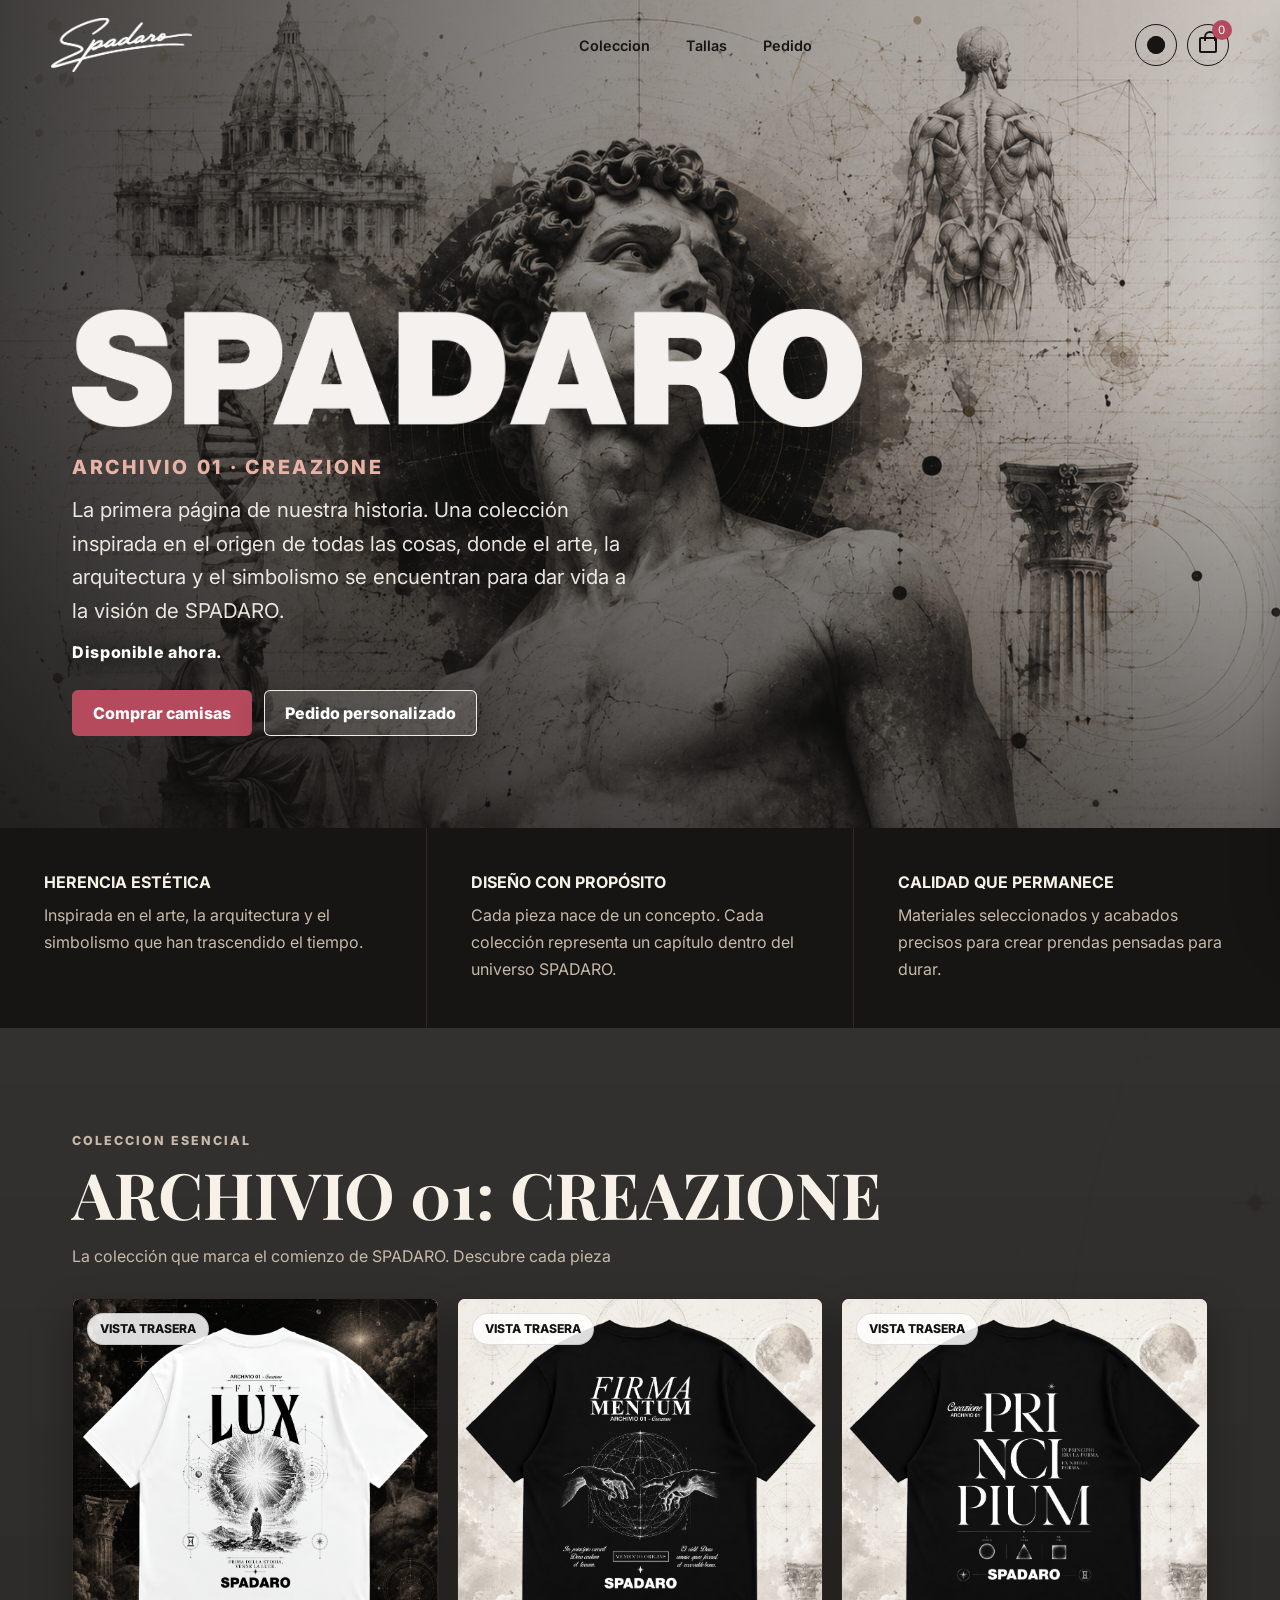
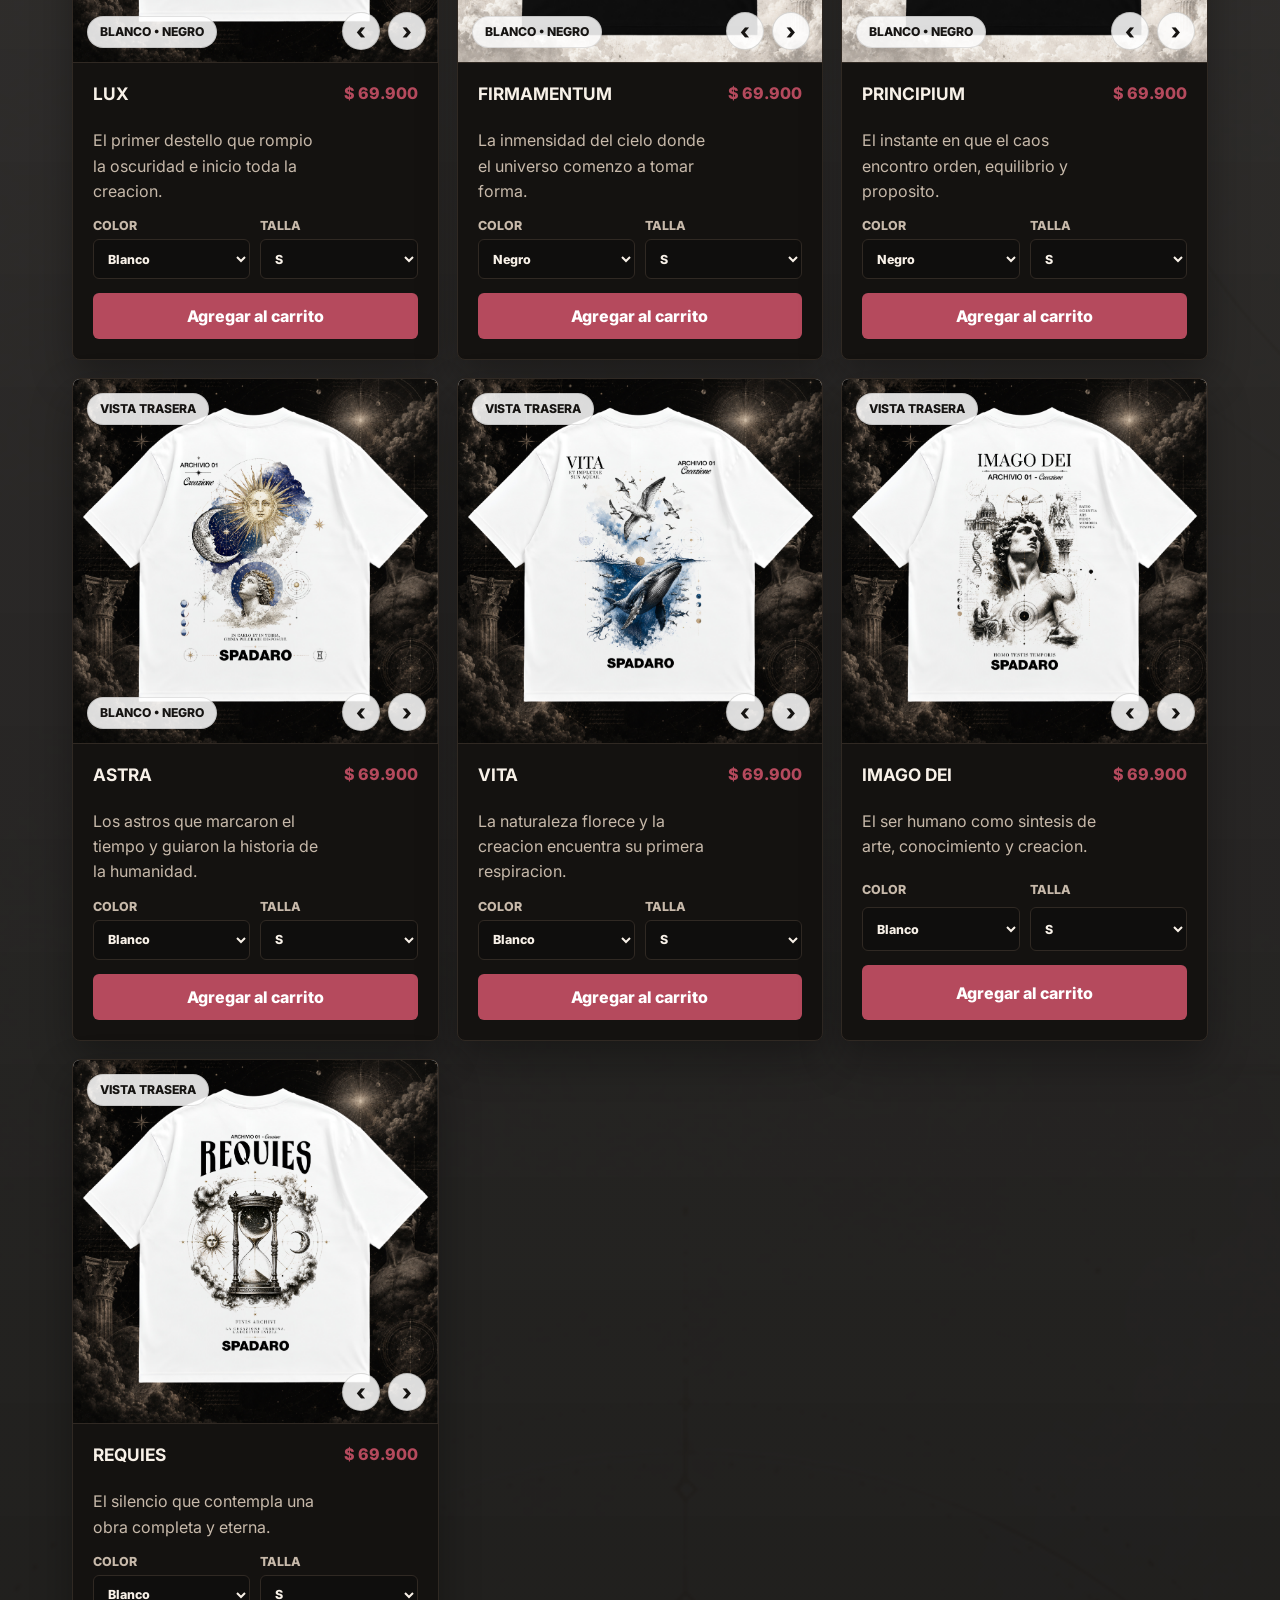
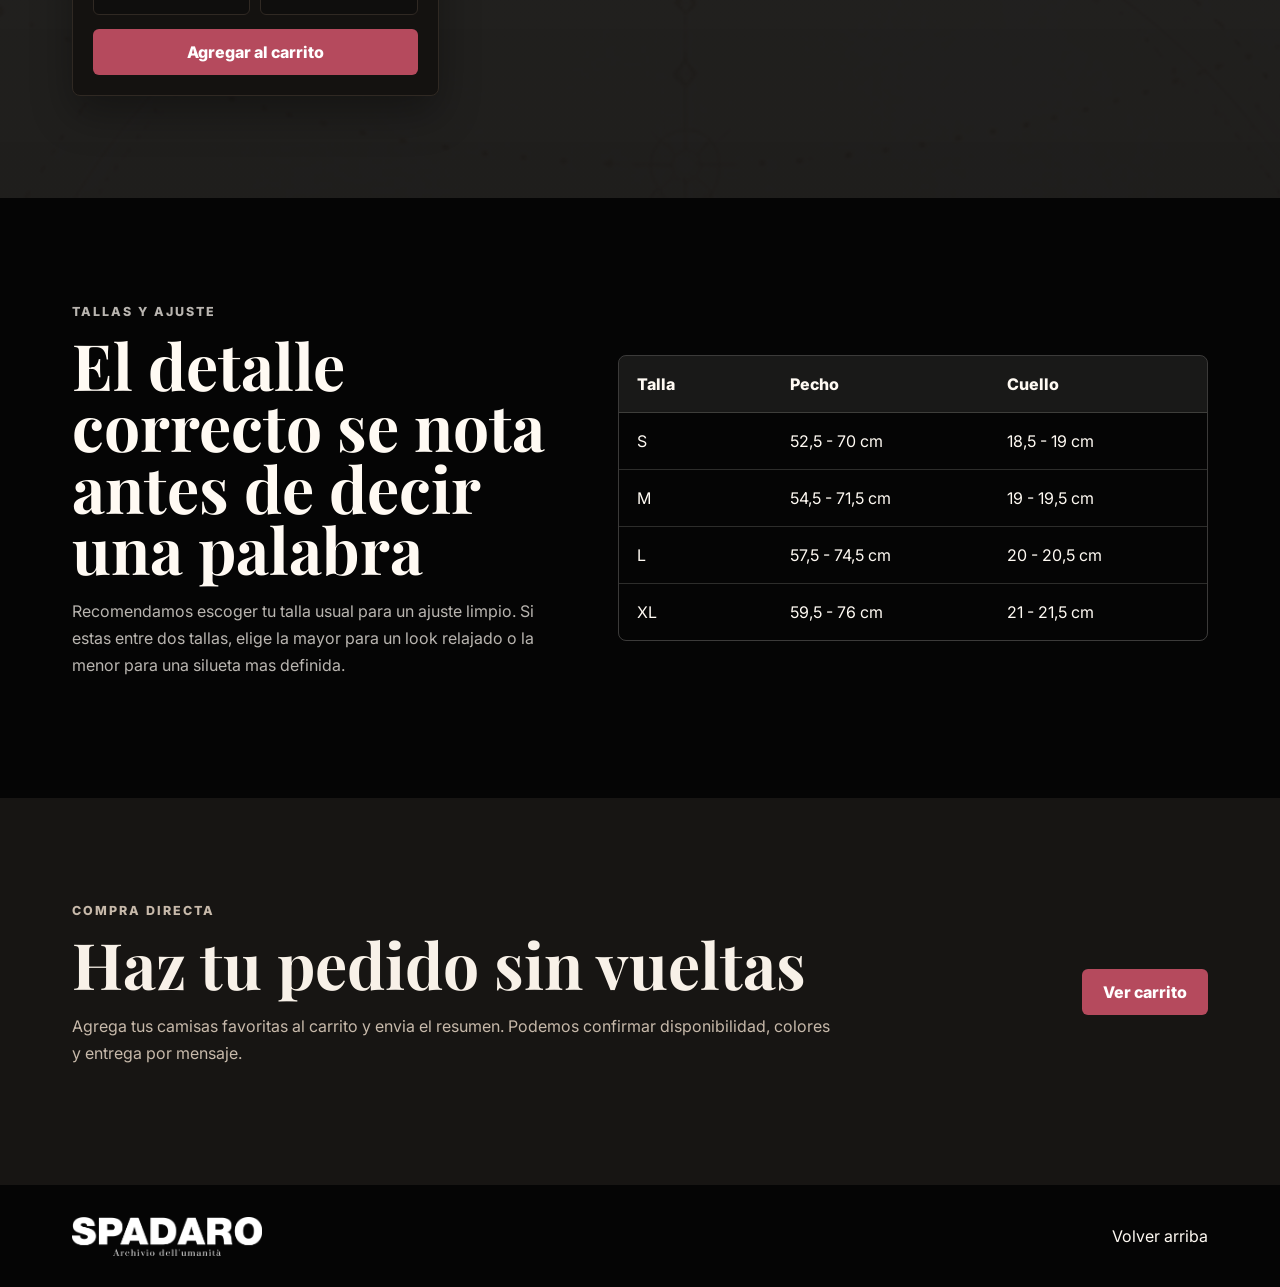
==== index.html @ 116be0da "precios actualizados" ====
<!doctype html>
<html lang="es">
  <head>
    <meta charset="UTF-8" />
    <meta name="viewport" content="width=device-width, initial-scale=1.0" />
    <title>SPADARO • Archivio dell'umanità</title>
    <meta
      name="description"
      content="Camisas SPADARO para vestir con presencia: cortes limpios, telas seleccionadas y detalles de sastreria."
    />
    <link rel="preconnect" href="https://fonts.googleapis.com" />
    <link rel="preconnect" href="https://fonts.gstatic.com" crossorigin />
    <link
      href="https://fonts.googleapis.com/css2?family=Inter:wght@400;500;600;700&family=Playfair+Display:wght@600;700&display=swap"
      rel="stylesheet"
    />
    <link rel="stylesheet" href="styles.css" />
  </head>
  <body>
    <header class="site-header" data-header>
      <a class="brand" href="#inicio" aria-label="SPADARO inicio">
        <img
          class="brand-logo brand-logo-light"
          src="assets/spadaro-firma-blanca.png"
          alt="SPADARO"
        />
        <img
          class="brand-logo brand-logo-dark"
          src="assets/spadaro-firma-blanca.png"
          alt=""
          aria-hidden="true"
        />
      </a>
      <nav class="main-nav" aria-label="Principal">
        <a href="#coleccion">Coleccion</a>
        <a href="#tallas">Tallas</a>
        <a href="#pedido">Pedido</a>
      </nav>
      <div class="header-actions">
        <button class="icon-button theme-toggle" type="button" aria-label="Activar modo oscuro" data-theme-toggle>
          <span class="theme-icon sun-icon" aria-hidden="true"></span>
          <span class="theme-icon moon-icon" aria-hidden="true"></span>
        </button>
        <button class="icon-button cart-toggle" type="button" aria-label="Abrir carrito" data-cart-open>
          <span class="bag-icon" aria-hidden="true"></span>
          <span class="cart-count" data-cart-count>0</span>
        </button>
      </div>
    </header>

    <main>
      <section class="hero" id="inicio">
        <img
          class="hero-image"
          src="assets/spadaro-archivio-01-hero.png"
          alt="Collage artístico de arte, arquitectura y simbolismo para ARCHIVIO 01 de SPADARO"
        />
        <div class="hero-shade" aria-hidden="true"></div>
        <div class="hero-content">
          <img
            class="hero-logo"
            src="assets/spadaro-logo-solo.png"
            alt="SPADARO"
          />
          <p class="hero-kicker">ARCHIVIO 01 · CREAZIONE</p>
          <p class="hero-copy">
            La primera página de nuestra historia. Una colección inspirada en el origen
            de todas las cosas, donde el arte, la arquitectura y el simbolismo se
            encuentran para dar vida a la visión de SPADARO.
          </p>
          <p class="hero-availability">Disponible ahora.</p>
          <div class="hero-actions">
            <a class="button primary" href="#coleccion">Comprar camisas</a>
            <button
    class="button ghost"
    id="openCustomizer"
    type="button">

    Pedido personalizado

</button>
          </div>
        </div>
      </section>

      <section class="intro-band" aria-label="Beneficios de SPADARO">
        <article>
          <strong>HERENCIA ESTÉTICA</strong>
          <span>Inspirada en el arte, la arquitectura y el simbolismo que han trascendido el tiempo.</span>
        </article>
        <article>
          <strong>DISEÑO CON PROPÓSITO</strong>
          <span>Cada pieza nace de un concepto. Cada colección representa un capítulo dentro del universo SPADARO.</span>
        </article>
        <article>
          <strong>CALIDAD QUE PERMANECE</strong>
          <span>Materiales seleccionados y acabados precisos para crear prendas pensadas para durar.</span>
        </article>
      </section>

      <section class="collection" id="coleccion">
        
        <div class="section-heading">
          <p class="eyebrow">Coleccion esencial</p>
          <h2>ARCHIVIO 01: CREAZIONE</h2>
          <p>
            La colección que marca el comienzo de SPADARO. Descubre cada pieza
          </p>
        </div>

        <div class="product-grid" data-products></div>
      </section>

      <section class="fit-section" id="tallas">
        <div class="fit-copy">
          <p class="eyebrow">Tallas y ajuste</p>
          <h2>El detalle correcto se nota antes de decir una palabra</h2>
          <p>
            Recomendamos escoger tu talla usual para un ajuste limpio. Si estas entre
            dos tallas, elige la mayor para un look relajado o la menor para una silueta
            mas definida.
          </p>
        </div>
        
        <div class="size-table" role="table" aria-label="Guia de tallas SPADARO">
          <div role="row">
            <span role="columnheader">Talla</span>
            <span role="columnheader">Pecho</span>
            <span role="columnheader">Cuello</span>
          </div>
          <div role="row">
            <span role="cell">S</span>
            <span role="cell">52,5 - 70 cm</span>
            <span role="cell">18,5 - 19 cm</span>
          </div>
          <div role="row">
            <span role="cell">M</span>
            <span role="cell">54,5 - 71,5 cm</span>
            <span role="cell">19 - 19,5 cm</span>
          </div>
          <div role="row">
            <span role="cell">L</span>
            <span role="cell">57,5 - 74,5 cm</span>
            <span role="cell">20 - 20,5 cm</span>
          </div>
          <div role="row">
            <span role="cell">XL</span>
            <span role="cell">59,5 - 76 cm</span>
            <span role="cell">21 - 21,5 cm</span>
          </div>
        </div>
      </section>

      <section class="order-section" id="pedido">
        <div>
          <p class="eyebrow">Compra directa</p>
          <h2>Haz tu pedido sin vueltas</h2>
          <p>
            Agrega tus camisas favoritas al carrito y envia el resumen. Podemos confirmar
            disponibilidad, colores y entrega por mensaje.
          </p>
        </div>
        <button class="button primary" type="button" data-cart-open>Ver carrito</button>
      </section>
    </main>

    <aside class="cart-panel" aria-label="Carrito de compras" aria-hidden="true" data-cart-panel>
      <div class="cart-header">
        <div>
          <p class="eyebrow">Tu seleccion</p>
          <h2>Carrito</h2>
        </div>
        <button class="icon-button" type="button" aria-label="Cerrar carrito" data-cart-close>
          <span aria-hidden="true">x</span>
        </button>
      </div>
      <div class="cart-items" data-cart-items></div>
      <div class="cart-footer">
        <div class="cart-total">
          <span>Total estimado</span>
          <strong data-cart-total>$0</strong>
        </div>
        <a class="button primary full" href="#" data-whatsapp>Enviar pedido</a>
      </div>
    </aside>
    <div class="overlay" data-overlay></div>

    <footer class="site-footer">
      <img src="assets/spadaro-logo-horizontal-white.png" alt="SPADARO" />
      <a href="#inicio">Volver arriba</a>
    </footer>
<div class="lightbox" data-lightbox>
    <button class="lightbox-close" data-lightbox-close>&times;</button>

    <div class="gyro-intro" data-gyro-intro>

    <div class="gyro-card">

        <span class="gyro-label">ARCHIVIO 01</span>

        <h2>Explora la obra</h2>

        <p>
            Inclina tu iPhone para descubrir
            una experiencia inmersiva.
        </p>

        <div class="gyro-icon">📱</div>

        <button
            class="gyro-button"
            data-enable-gyro>

            Continuar

        </button>

    </div>

</div>
    <div class="lightbox-content">
        <img src="" alt="" data-lightbox-image>
    </div>
</div>
<div id="customizer-container"></div>
    <script src="script.js"></script>
    <link rel="stylesheet" href="css/customizer.css">

<script src="js/customizer.js"></script>
    <script src="js/customizer.js"></script>
---- styles.css ----
:root {
  --ink: #161412;
  --muted: #6c625b;
  --paper: #f7f1ea;
  --ivory: #fffaf3;
  --line: #ded2c5;
  --navy: #111c31;
  --wine: #7a2634;
  --walnut: #6e4932;
  --shadow: 0 20px 50px rgba(22, 20, 18, 0.16);
}

* {
  box-sizing: border-box;
}

html {
  scroll-behavior: smooth;
}

body {
  margin: 0;
  background: var(--paper);
  color: var(--ink);
  font-family: Inter, system-ui, -apple-system, BlinkMacSystemFont, "Segoe UI", sans-serif;
  transition: background 180ms ease, color 180ms ease;
}

body.cart-open {
  overflow: hidden;
}

body.theme-dark {
  --ink: #f8f1e8;
  --muted: #c7b9aa;
  --paper: #0d0c0b;
  --ivory: #171513;
  --line: #302923;
  --wine: #b54a5d;
  --shadow: 0 24px 60px rgba(0, 0, 0, 0.38);
}

a {
  color: inherit;
  text-decoration: none;
}

button,
select {
  font: inherit;
}

.site-header {
  position: fixed;
  top: 0;
  left: 0;
  right: 0;
  z-index: 20;
  display: flex;
  align-items: center;
  justify-content: space-between;
  gap: 20px;
  padding: 18px clamp(18px, 4vw, 54px);
  color: var(--ivory);
  transition: background 180ms ease, color 180ms ease, box-shadow 180ms ease;
}

.site-header.scrolled {
  background: rgba(255, 250, 243, 0.94);
  color: var(--ink);
  box-shadow: 0 8px 26px rgba(22, 20, 18, 0.08);
  backdrop-filter: blur(16px);
}

body.theme-dark .site-header.scrolled {
  background: rgba(13, 12, 11, 0.92);
  color: #fffaf3;
  box-shadow: 0 8px 26px rgba(0, 0, 0, 0.32);
}

.brand,
.main-nav,
.header-actions,
.hero-actions,
.toolbar,
.cart-header,
.cart-total,
.site-footer {
  display: flex;
  align-items: center;
}

.brand {
  position: relative;
  gap: 10px;
  width: clamp(132px, 16vw, 210px);
  height: 54px;
}

.brand-logo {
  position: absolute;
  inset: 0;
  width: 100%;
  height: 100%;
  object-fit: contain;
  object-position: left center;
  transition: opacity 180ms ease;
}

.brand-logo-dark {
  filter: invert(1);
}

.brand-logo-dark,
.site-header.scrolled .brand-logo-light {
  opacity: 0;
}

.site-header.scrolled .brand-logo-dark {
  opacity: 1;
}

body.theme-dark .site-header.scrolled .brand-logo-light {
  opacity: 1;
}

body.theme-dark .site-header.scrolled .brand-logo-dark {
  opacity: 0;
}

.main-nav {
  gap: clamp(14px, 3vw, 36px);
  font-size: 0.9rem;
  font-weight: 600;
}

.header-actions {
  gap: 10px;
}

.icon-button {
  position: relative;
  display: grid;
  width: 42px;
  height: 42px;
  place-items: center;
  border: 1px solid currentColor;
  border-radius: 50%;
  background: transparent;
  color: inherit;
  cursor: pointer;
}

.cart-count {
  position: absolute;
  right: -4px;
  top: -5px;
  min-width: 20px;
  height: 20px;
  padding: 0 5px;
  border-radius: 999px;
  background: var(--wine);
  color: white;
  font-size: 0.72rem;
  line-height: 20px;
}

.bag-icon {
  position: relative;
  width: 18px;
  height: 16px;
  border: 2px solid currentColor;
  border-radius: 2px;
}

.bag-icon::before {
  position: absolute;
  left: 3px;
  top: -8px;
  width: 8px;
  height: 8px;
  border: 2px solid currentColor;
  border-bottom: 0;
  border-radius: 8px 8px 0 0;
  content: "";
}

.theme-toggle {
  overflow: hidden;
}

.theme-icon {
  position: relative;
  width: 18px;
  height: 18px;
  transition: opacity 160ms ease, transform 160ms ease;
}

.sun-icon {
  border: 2px solid currentColor;
  border-radius: 50%;
}

.sun-icon::before {
  position: absolute;
  inset: -7px;
  background:
    linear-gradient(currentColor, currentColor) center top / 2px 5px no-repeat,
    linear-gradient(currentColor, currentColor) center bottom / 2px 5px no-repeat,
    linear-gradient(90deg, currentColor, currentColor) left center / 5px 2px no-repeat,
    linear-gradient(90deg, currentColor, currentColor) right center / 5px 2px no-repeat;
  content: "";
}

.sun-icon::after {
  position: absolute;
  inset: -5px;
  border: 2px solid transparent;
  border-left-color: currentColor;
  border-right-color: currentColor;
  border-radius: 50%;
  content: "";
  transform: rotate(45deg);
}

.moon-icon {
  display: none;
  border-radius: 50%;
  background: currentColor;
  box-shadow: inset -7px 0 0 var(--ivory);
}

body.theme-dark .sun-icon {
  display: none;
}

body.theme-dark .moon-icon {
  display: block;
}

.hero {
  position: relative;
  min-height: 92vh;
  display: grid;
  align-items: end;
  overflow: hidden;
  padding: 128px clamp(20px, 6vw, 72px) 92px;
  color: var(--ivory);
}

.hero-image,
.hero-shade {
  position: absolute;
  inset: 0;
  width: 100%;
  height: 100%;
}

.hero-image {
  object-fit: cover;
  object-position: center;
}

.hero-shade {
  background:
    linear-gradient(90deg, rgba(13, 12, 11, 0.76), rgba(13, 12, 11, 0.34) 50%, rgba(13, 12, 11, 0.05)),
    linear-gradient(0deg, rgba(13, 12, 11, 0.62), rgba(13, 12, 11, 0.1) 58%);
}

.hero-content {
  position: relative;
  width: min(620px, 100%);
}

.eyebrow {
  margin: 0 0 12px;
  color: var(--wine);
  font-size: 0.78rem;
  font-weight: 800;
  letter-spacing: 0.16em;
  text-transform: uppercase;
}

.hero .eyebrow {
  color: #e8b3a4;
}

h1,
h2,
h3,
p {
  margin-top: 0;
}

h1,
h2 {
  font-family: "Playfair Display", Georgia, serif;
  line-height: 0.96;
}

h2 {
  margin-bottom: 18px;
  font-size: clamp(2rem, 5vw, 4.6rem);
}

.hero-logo {
  display: block;
  width: min(790px, 92vw);
  max-height: clamp(96px, 14vw, 142px);
  margin: 0 0 28px;
  object-fit: contain;
  object-position: left center;
}

.hero-kicker {
  margin-bottom: 14px;
  color: #e8b3a4;
  font-size: clamp(1rem, 1.8vw, 1.22rem);
  font-weight: 800;
  letter-spacing: 0.14em;
}

.hero-copy {
  max-width: 560px;
  margin-bottom: 14px;
  color: rgba(255, 250, 243, 0.9);
  font-size: clamp(1rem, 2vw, 1.28rem);
  line-height: 1.65;
}

.hero-availability {
  margin-bottom: 28px;
  color: var(--ivory);
  font-weight: 800;
  letter-spacing: 0.04em;
}

body.theme-dark .hero-availability {
  color: #ffffff;
  text-shadow: 0 2px 16px rgba(0, 0, 0, 0.72);
}

.hero-actions,
.toolbar {
  flex-wrap: wrap;
  gap: 12px;
}

.button,
.filter-button {
  min-height: 46px;
  border: 1px solid transparent;
  border-radius: 6px;
  cursor: pointer;
  font-weight: 800;
}

.button {
  display: inline-flex;
  align-items: center;
  justify-content: center;
  padding: 0 20px;
}

.button.primary {
  background: var(--wine);
  color: white;
}

.button.ghost {
  border-color: rgba(255, 250, 243, 0.72);
  color: var(--ivory);
}

body.theme-dark .button.ghost {
  background: rgba(255, 250, 243, 0.12);
  border-color: rgba(255, 250, 243, 0.92);
  color: #ffffff;
  box-shadow: 0 10px 26px rgba(0, 0, 0, 0.26);
}

.button.full {
  width: 100%;
}

.intro-band {
  display: grid;
  grid-template-columns: repeat(3, 1fr);
  gap: 1px;
  background: var(--line);
}

.intro-band article {
  min-height: 150px;
  padding: clamp(24px, 4vw, 44px);
  background: var(--ivory);
  transition: background 180ms ease, color 180ms ease;
}

.intro-band strong {
  display: block;
  margin-bottom: 10px;
  font-size: 1rem;
}

.intro-band span,
.section-heading p,
.fit-copy p,
.order-section p {
  color: var(--muted);
  line-height: 1.7;
}

.collection,
.fit-section,
.order-section {
  padding: clamp(58px, 8vw, 112px) clamp(20px, 6vw, 72px);
}

.collection {
  position: relative;
  overflow: hidden;
  background:
    linear-gradient(rgba(255, 250, 243, 0.76), rgba(255, 250, 243, 0.9)),
    url("assets/archivio-collection-bg.png") center / cover no-repeat;
}

body.theme-dark .collection {
  background:
    linear-gradient(rgba(13, 12, 11, 0.84), rgba(13, 12, 11, 0.92)),
    url("assets/archivio-collection-bg.png") center / cover no-repeat;
}

.collection-emblem {
  position: absolute;
  top: 42px;
  right: clamp(-90px, -8vw, -28px);
  width: min(34vw, 330px);
  max-height: 440px;
  object-fit: contain;
  opacity: 0.035;
  pointer-events: none;
}

body.theme-dark .collection-emblem {
  filter: invert(1);
  opacity: 0.05;
}

.section-heading {
  position: relative;
  max-width: 820px;
  margin-bottom: 28px;
}

.toolbar {
  position: relative;
  margin-bottom: 28px;
}

.filter-button {
  padding: 0 18px;
  background: transparent;
  border-color: var(--line);
  color: var(--muted);
}

.filter-button.active {
  background: var(--ink);
  border-color: var(--ink);
  color: white;
}

.product-grid {
  position: relative;
  display: grid;
  grid-template-columns: repeat(3, minmax(0, 1fr));
  gap: 18px;
}

.product-card {
  display: grid;
  min-height: 100%;
  grid-template-rows: auto 1fr;
  overflow: hidden;
  border: 1px solid var(--line);
  border-radius: 8px;
  background: var(--ivory);
  box-shadow: 0 12px 30px rgba(22, 20, 18, 0.06);
  transition: background 180ms ease, border-color 180ms ease, box-shadow 180ms ease;
}

body.theme-dark .product-card {
  background: #141210;
  box-shadow: 0 18px 42px rgba(0, 0, 0, 0.32);
}

.product-visual {
  position: relative;
  display: grid;
  aspect-ratio: 1 / 1;
  place-items: center;
  background: #ffffff;
  border-bottom: 1px solid var(--line);
}

.product-visual img {
  width: 100%;
  height: 100%;
  object-fit: cover;
  object-position: center;
}

.view-label {

    position:absolute;
    left:14px;
    top:14px;
    min-height:30px;
    padding:0 12px;
    border:1px solid rgba(22,20,18,.12);
    border-radius:999px;
    background:rgba(255,255,255,.86);
    color:#161412;
    font-size:.76rem;
    font-weight:800;
    line-height:30px;
    text-transform:uppercase;

}
.color-label {

    position: absolute;

    left: 14px;

    bottom: 14px;

    padding: 0 12px;

    min-height: 30px;

    border: 1px solid rgba(22,20,18,.12);

    border-radius: 999px;

    background: rgba(255,255,255,.86);

    color: #161412;

    font-size: .76rem;

    font-weight: 800;

    line-height: 30px;

    text-transform: uppercase;

    z-index: 10;

}

.slide-controls {
  position: absolute;
  right: 12px;
  bottom: 12px;
  display: flex;
  gap: 8px;
}

.slide-button {
  display: grid;
  width: 38px;
  height: 38px;
  place-items: center;
  border: 1px solid rgba(22, 20, 18, 0.16);
  border-radius: 50%;
  background: rgba(255, 255, 255, 0.86);
  color: #161412;
  cursor: pointer;
  font-size: 1.4rem;
  font-weight: 800;
  line-height: 1;
}

.slide-button:hover {
  background: #ffffff;
}

.product-info {
  display: grid;
  gap: 14px;
  padding: 20px;
}

.product-title-row {
  display: flex;
  align-items: start;
  justify-content: space-between;
  gap: 14px;
}

.product-title-row h3 {
  margin-bottom: 6px;
  font-size: 1.08rem;
}

.price {
  color: var(--wine);
  font-weight: 800;
  white-space: nowrap;
}

.product-info p {
  margin: 0;
  color: var(--muted);
  line-height: 1.58;
}

.product-options {
  display: grid;
  grid-template-columns: 1fr 1fr;
  gap: 10px;
}

.product-options label {
  display: grid;
  gap: 6px;
  color: var(--muted);
  font-size: 0.78rem;
  font-weight: 800;
  text-transform: uppercase;
}

.product-options select {
  width: 100%;
  min-height: 40px;
  border: 1px solid var(--line);
  border-radius: 6px;
  background: white;
  color: var(--ink);
  padding: 0 10px;
}

body.theme-dark .product-options select {
  background: #0f0e0d;
  color: var(--ink);
}

.fit-section {
  position: relative;
  display: grid;
  grid-template-columns: minmax(0, 0.9fr) minmax(320px, 1.1fr);
  gap: clamp(28px, 5vw, 72px);
  align-items: center;
  background: var(--ink);
  color: var(--ivory);
}

body.theme-dark .fit-section {
  background: #050505;
  color: #fffaf3;
}

.fit-copy p {
  color: rgba(255, 250, 243, 0.72);
}

.fit-emblem {
  position: absolute;
  right: clamp(18px, 4vw, 56px);
  top: 50%;
  width: min(30vw, 260px);
  max-height: 72%;
  transform: translateY(-50%);
  object-fit: contain;
  opacity: 0.055;
  pointer-events: none;
}

.size-table {
  position: relative;
  overflow: hidden;
  border: 1px solid rgba(255, 250, 243, 0.22);
  border-radius: 8px;
}

.size-table [role="row"] {
  display: grid;
  grid-template-columns: 0.7fr 1fr 1fr;
}

.size-table span {
  padding: 18px;
  border-bottom: 1px solid rgba(255, 250, 243, 0.16);
}

.size-table [role="row"]:first-child {
  background: rgba(255, 250, 243, 0.08);
  font-weight: 800;
}

.size-table [role="row"]:last-child span {
  border-bottom: 0;
}

.order-section {
  display: flex;
  align-items: center;
  justify-content: space-between;
  gap: 28px;
  background: var(--ivory);
}

.order-section div {
  max-width: 760px;
}

.cart-panel {
  position: fixed;
  top: 0;
  right: 0;
  z-index: 40;
  display: grid;
  width: min(420px, 100vw);
  height: 100vh;
  grid-template-rows: auto 1fr auto;
  transform: translateX(105%);
  background: var(--ivory);
  box-shadow: var(--shadow);
  transition: transform 220ms ease;
}

body.theme-dark .cart-panel {
  background: #141210;
}

.cart-panel.open {
  transform: translateX(0);
}

.cart-header,
.cart-footer {
  padding: 22px;
}

.cart-header {
  justify-content: space-between;
  border-bottom: 1px solid var(--line);
}

.cart-header h2 {
  margin-bottom: 0;
  font-size: 2.3rem;
}

.cart-items {
  overflow: auto;
  padding: 10px 22px;
}

.cart-item {
  display: grid;
  grid-template-columns: 1fr auto;
  gap: 14px;
  padding: 18px 0;
  border-bottom: 1px solid var(--line);
}

.cart-item strong,
.cart-item span {
  display: block;
}

.cart-item span {
  margin-top: 4px;
  color: var(--muted);
  font-size: 0.9rem;
}

.remove-item {
  border: 0;
  background: transparent;
  color: var(--wine);
  cursor: pointer;
  font-weight: 800;
}

.cart-footer {
  border-top: 1px solid var(--line);
}

.cart-total {
  justify-content: space-between;
  margin-bottom: 16px;
}

.overlay {
  position: fixed;
  inset: 0;
  z-index: 30;
  pointer-events: none;
  background: rgba(22, 20, 18, 0.38);
  opacity: 0;
  transition: opacity 220ms ease;
}

.overlay.open {
  pointer-events: auto;
  opacity: 1;
}

.site-footer {
  justify-content: space-between;
  padding: 28px clamp(20px, 6vw, 72px);
  background: var(--ink);
  color: var(--ivory);
}

body.theme-dark .site-footer {
  background: #050505;
  color: #fffaf3;
}

.site-footer span {
  font-weight: 800;
  letter-spacing: 0.14em;
}

.site-footer img {
  width: min(190px, 48vw);
  height: 46px;
  object-fit: contain;
  object-position: left center;
}

@media (max-width: 860px) {
  .main-nav {
    display: none;
  }

  .hero {
    min-height: 88vh;
    padding-bottom: 72px;
  }

  .intro-band,
  .product-grid,
  .fit-section {
    grid-template-columns: 1fr;
  }

  .order-section {
    align-items: stretch;
    flex-direction: column;
  }
}

@media (max-width: 560px) {
  .site-header {
    padding: 14px 16px;
  }

  .brand {
    font-size: 0.88rem;
  }

  .hero {
    min-height: 84vh;
    padding: 106px 18px 56px;
  }

  .hero-image {
    object-position: 58% center;
  }

  .hero-actions .button {
    width: 100%;
  }

  .product-options {
    grid-template-columns: 1fr;
  }

  .size-table span {
    padding: 14px 10px;
    font-size: 0.88rem;
  }
}
.product-visual {
    overflow: hidden;
    position: relative;
}

.product-visual img {
    transition:
        transform .25s ease,
        transform-origin .1s linear;
    cursor: zoom-in;
    will-change: transform;
}
/*==========================
  FLY TO CART
==========================*/

.flying-product{

    position:fixed;

    z-index:9999;

    pointer-events:none;

    border-radius:10px;

    box-shadow:0 18px 40px rgba(0,0,0,.22);

    transition:
        transform .75s cubic-bezier(.22,1,.36,1),
        opacity .75s;

    will-change:transform,opacity;

}


/*==========================
  REBOTE DEL CARRITO
==========================*/

.cart-bounce{

    animation:cartBounce .45s ease;

}

@keyframes cartBounce{

    0%{
        transform:scale(1);
    }

    35%{
        transform:scale(1.18);
    }

    60%{
        transform:scale(.93);
    }

    100%{
        transform:scale(1);
    }

}


/*==========================
  CONTADOR
==========================*/

.count-pop{

    animation:countPop .35s ease;

}

@keyframes countPop{

    0%{
        transform:scale(1);
    }

    50%{
        transform:scale(1.35);
    }

    100%{
        transform:scale(1);
    }

}
.cart-flash{

    animation:
        cartFlash .55s ease;

}

@keyframes cartFlash{

    0%{

        box-shadow:
            0 0 0 rgba(122,38,52,0);

    }

    35%{

        box-shadow:
            0 0 0 12px rgba(122,38,52,.20);

    }

    100%{

        box-shadow:
            0 0 0 rgba(122,38,52,0);

    }

}
.product-status{

    min-height:18px;

    margin-top:4px;

    font-size:.82rem;

    font-weight:600;

    color:#2E7D32;

    opacity:0;

    transform:translateY(-4px);

    transition:all .25s ease;

}

.product-status.active{

    opacity:1;

    transform:translateY(0);

}
/* ===== IMAGE VIEWER ===== */

.image-viewer{
    position:fixed;
    inset:0;
    background:rgba(0,0,0,.88);

    display:flex;
    align-items:center;
    justify-content:center;

    opacity:0;
    visibility:hidden;

    transition:
        opacity .28s ease,
        visibility .28s ease;

    z-index:9999;

    backdrop-filter:blur(10px);
}

.image-viewer.open{
    opacity:1;
    visibility:visible;
}

.viewer-image{
    max-width:90vw;
    max-height:88vh;

    object-fit:contain;

    transform:scale(.92);

    transition:transform .28s ease;

    user-select:none;
    pointer-events:none;
}

.image-viewer.open .viewer-image{
    transform:scale(1);
}

.viewer-close{
    position:absolute;

    top:24px;
    right:24px;

    width:48px;
    height:48px;

    border:none;
    border-radius:50%;

    cursor:pointer;

    font-size:22px;

    background:white;
    color:black;

    transition:transform .2s ease;
}

.viewer-close:hover{
    transform:scale(1.08);
}
/* ===== LIGHTBOX ===== */

/* ===== LIGHTBOX ===== */

.lightbox{
    position:fixed;
    inset:0;

    display:flex;
    justify-content:center;
    align-items:center;

    background:rgba(5,5,5,.88);
    backdrop-filter:blur(14px);

    opacity:0;
    visibility:hidden;

    transition:
        opacity .35s ease,
        visibility .35s ease;

    z-index:9999;
}

.lightbox.open{
    opacity:1;
    visibility:visible;
}

.lightbox-content{
    display:flex;
    justify-content:center;
    align-items:center;

    max-width:90vw;
    max-height:90vh;

    perspective:1400px;
    transform-style:preserve-3d;
}

.lightbox-content img{

    max-width:92vw;
    max-height:90vh;

    object-fit:contain;

    transform:
        translateY(20px)
        scale(.92);
transform-style: preserve-3d;
will-change: transform;
backface-visibility: hidden;
cursor: grab;
    opacity:0;

    transition:
        transform .45s cubic-bezier(.22,1,.36,1),
        opacity .35s ease;
}

.lightbox.open .lightbox-content img{

    transform:
        translateY(0)
        scale(1);

    opacity:1;

    animation:
        artworkFloat .9s cubic-bezier(.22,1,.36,1);
}

.lightbox-close{

    position:absolute;

    top:24px;
    right:24px;

    width:48px;
    height:48px;

    border:none;
    border-radius:50%;

    cursor:pointer;

    background:white;
    color:black;

    font-size:28px;

    transition:
        transform .25s ease,
        opacity .25s ease;
}

.lightbox-close:hover{

    transform:scale(1.12);

}
@keyframes artworkFloat{

    0%{

        transform:
            translateY(24px)
            scale(.92)
            rotateX(-4deg);

    }

    35%{

        transform:
            translateY(-6px)
            scale(1.02)
            rotateX(2deg);

    }

    60%{

        transform:
            translateY(3px)
            scale(.995)
            rotateX(-1deg);

    }

    100%{

        transform:
            translateY(0)
            scale(1)
            rotateX(0deg);

    }

}
/* ===== GYRO INTRO ===== */

.gyro-intro{

    position:absolute;
    inset:0;

    display:flex;
    justify-content:center;
    align-items:center;

    background:rgba(5,5,5,.92);
    backdrop-filter:blur(14px);

    opacity:0;
    visibility:hidden;

    transition:.35s ease;

    z-index:30;

}

.gyro-intro.show{

    opacity:1;
    visibility:visible;

}

.gyro-card{

    width:min(420px,90vw);

    text-align:center;

    color:white;

    animation:gyroCard .6s cubic-bezier(.22,1,.36,1);

}

.gyro-label{

    display:block;

    font-size:.8rem;

    letter-spacing:.35em;

    color:#999;

    margin-bottom:18px;

    text-transform:uppercase;

}

.gyro-card h2{

    font-size:2rem;

    font-weight:500;

    margin-bottom:14px;

}

.gyro-card p{

    color:#bdbdbd;

    line-height:1.8;

    margin-bottom:35px;

}

.gyro-icon{

    font-size:58px;

    margin-bottom:35px;

    animation:gyroPhone 2.2s ease-in-out infinite;

}

.gyro-button{

    background:white;

    color:black;

    border:none;

    padding:14px 34px;

    border-radius:999px;

    font-size:15px;

    cursor:pointer;

    transition:.25s;

}

.gyro-button:hover{

    transform:translateY(-2px);

}

@keyframes gyroPhone{

    0%{transform:rotate(0deg);}
    25%{transform:rotate(-12deg);}
    50%{transform:rotate(12deg);}
    75%{transform:rotate(-8deg);}
    100%{transform:rotate(0deg);}

}

@keyframes gyroCard{

    from{

        opacity:0;
        transform:translateY(20px);

    }

    to{

        opacity:1;
        transform:translateY(0);

    }

}
---- css/customizer.css ----
/*==================================================
SPADARO CUSTOMIZER v0.2
Responsive layout
==================================================*/

.customizer {
  position: fixed;
  inset: 0;
  display: none;
  justify-content: center;
  align-items: center;
  z-index: 9999;
  padding: 24px;
}
.customizer.active {
  display: flex;
}
.customizer-backdrop {
  position: absolute;
  inset: 0;
  background: rgba(8, 8, 8, 0.78);
  backdrop-filter: blur(14px);
  -webkit-backdrop-filter: blur(14px);
}
.customizer-modal {
  position: relative;
  width: min(1500px, 94vw);
  height: min(860px, 92dvh);
  min-height: 0;
  display: flex;
  flex-direction: column;
  overflow: hidden;
  border-radius: 34px;
  background: rgba(18, 18, 18, 0.88);
  backdrop-filter: blur(24px);
  -webkit-backdrop-filter: blur(24px);
  border: 1px solid rgba(255, 255, 255, 0.06);
  box-shadow: 0 40px 120px rgba(0, 0, 0, 0.45);
}
.close-customizer {
  position: absolute;
  top: 22px;
  right: 22px;
  z-index: 20;
  width: 48px;
  height: 48px;
  border: none;
  border-radius: 50%;
  background: #fff;
  color: #111;
  cursor: pointer;
  font-size: 22px;
  line-height: 1;
}
.customizer-header {
  flex: 0 0 auto;
  text-align: center;
  padding: 44px 80px 20px;
}
.customizer-eyebrow {
  display: block;
  margin-bottom: 12px;
  letter-spacing: 0.3em;
  font-size: 0.72rem;
  font-weight: 700;
  color: #85684f;
  text-transform: uppercase;
}
.customizer-header h2 {
  margin: 0 0 8px;
  font-size: clamp(2rem, 3vw, 3rem);
  line-height: 1.05;
}
.customizer-header p {
  max-width: 650px;
  margin: 0 auto;
  line-height: 1.55;
}
.customizer-content {
  flex: 1 1 auto;
  min-height: 0;
  display: grid;
  grid-template-columns: minmax(0, 1fr) minmax(320px, 390px);
  gap: clamp(24px, 4vw, 56px);
  align-items: stretch;
  padding: 12px 48px 36px;
  overflow: hidden;
}
.preview-panel {
  min-width: 0;
  min-height: 0;
  display: flex;
  justify-content: center;
  align-items: center;
  overflow: hidden;
}
.shirt-preview {
  position: relative;
  width: 100%;
  height: 100%;
  min-height: 0;
  display: flex;
  justify-content: center;
  align-items: center;
  animation: fadeUp 0.6s ease;
}
#shirtMockup {
  display: block;
  width: auto;
  height: auto;
  max-width: 92%;
  max-height: 100%;
  object-fit: contain;
  user-select: none;
  pointer-events: none;
  filter: drop-shadow(0 30px 55px rgba(0, 0, 0, 0.28));
}
#designLayer {

    position: absolute;

    left: 0;

    top: 0;

    width: 30%;

    max-height: 42%;

    object-fit: contain;

    display: none;

    cursor: grab;

    user-select: none;

    pointer-events: auto;

    z-index: 20;

    transform: translate(0, 0);

}
.tools-panel {
  min-height: 0;
  display: flex;
  justify-content: center;
  align-items: stretch;
  overflow: hidden;
}
.panel-card {
  box-sizing: border-box;
  width: 100%;
  min-height: 0;
  max-height: 100%;
  overflow-y: auto;
  overscroll-behavior: contain;
  padding: 28px;
  border-radius: 26px;
  background: rgba(15, 15, 15, 0.95);
  border: 1px solid rgba(255, 255, 255, 0.06);
  scrollbar-width: thin;
}
.panel-section {
  margin-bottom: 26px;
}
.panel-section h3 {
  color: #f5efe8;
  font-size: 0.82rem;
  letter-spacing: 0.18em;
  text-transform: uppercase;
  margin: 0 0 14px;
}
.option-list {
  display: flex;
  flex-direction: column;
  gap: 10px;
}
.option {
  box-sizing: border-box;
  width: 100%;
  min-height: 52px;
  display: flex;
  align-items: center;
  gap: 14px;
  padding: 0 18px;
  border-radius: 14px;
  border: 1px solid rgba(255, 255, 255, 0.1);
  background: rgba(255, 255, 255, 0.03);
  color: #fff;
  cursor: pointer;
  transition:
    transform 0.25s,
    border-color 0.25s,
    background 0.25s;
}
.option:hover {
  border-color: #c7a37a;
  transform: translateY(-2px);
}
.option.active {
  border-color: #c7a37a;
  background: rgba(199, 163, 122, 0.08);
}
.color-dot {
  flex: 0 0 auto;
  width: 18px;
  height: 18px;
  border-radius: 50%;
  border: 1px solid rgba(255, 255, 255, 0.2);
}
.white {
  background: #fff;
}
.black {
  background: #111;
}
.upload-box {
  box-sizing: border-box;
  min-height: 92px;
  display: flex;
  flex-direction: column;
  justify-content: center;
  align-items: center;
  gap: 6px;
  padding: 20px;
  border: 2px dashed rgba(199, 163, 122, 0.4);
  border-radius: 18px;
  cursor: pointer;
  color: #fff;
  text-align: center;
  transition:
    border-color 0.25s,
    background 0.25s;
}
.upload-box:hover {
  border-color: #c7a37a;
  background: rgba(255, 255, 255, 0.03);
}
.upload-box input {
  display: none;
}
.upload-box small {
  color: #999;
}
.notice {
  margin: 22px 0;
  padding: 16px;
  border-radius: 16px;
  background: rgba(255, 255, 255, 0.05);
  color: #cfcfcf;
  line-height: 1.55;
  font-size: 0.88rem;
}
.continue-btn {
  box-sizing: border-box;
  width: 100%;
  min-height: 56px;
  border: none;
  border-radius: 16px;
  background: #c7a37a;
  color: #111;
  font-weight: 700;
  cursor: pointer;
  transition:
    transform 0.25s,
    filter 0.25s;
}
.continue-btn:hover {
  transform: translateY(-2px);
  filter: brightness(1.05);
}

@media (max-height: 780px) and (min-width: 801px) {
  .customizer {
    padding: 14px;
  }
  .customizer-modal {
    height: 96dvh;
  }
  .customizer-header {
    padding: 26px 70px 12px;
  }
  .customizer-eyebrow {
    margin-bottom: 8px;
  }
  .customizer-header h2 {
    font-size: clamp(1.8rem, 2.5vw, 2.5rem);
    margin-bottom: 6px;
  }
  .customizer-content {
    padding: 8px 34px 22px;
    gap: 32px;
    grid-template-columns: minmax(0, 1fr) 350px;
  }
  .panel-card {
    padding: 22px;
  }
  .panel-section {
    margin-bottom: 18px;
  }
  .option {
    min-height: 46px;
  }
  .upload-box {
    min-height: 76px;
    padding: 14px;
  }
  .notice {
    margin: 16px 0;
    padding: 13px;
  }
}

@media (max-width: 800px) {
  .customizer {
    align-items: stretch;
    padding: 0;
  }
  .customizer-modal {
    width: 100%;
    height: 100dvh;
    max-height: none;
    border-radius: 0;
  }
  .close-customizer {
    position: fixed;
    top: 14px;
    right: 14px;
    width: 44px;
    height: 44px;
    font-size: 20px;
  }
  .customizer-header {
    padding: 66px 22px 18px;
  }
  .customizer-eyebrow {
    font-size: 0.65rem;
    margin-bottom: 10px;
  }
  .customizer-header h2 {
    font-size: clamp(1.9rem, 9vw, 2.6rem);
  }
  .customizer-header p {
    font-size: 0.92rem;
    line-height: 1.45;
  }
  .customizer-content {
    display: flex;
    flex-direction: column;
    gap: 18px;
    padding: 0 16px 24px;
    overflow-y: auto;
    overflow-x: hidden;
  }
  .preview-panel {
    flex: 0 0 auto;
    height: min(46dvh, 420px);
    min-height: 280px;
    overflow: hidden;
  }
  .shirt-preview {
    height: 100%;
  }
  #shirtMockup {
    max-width: 100%;
    max-height: 100%;
  }
  .tools-panel {
    flex: 0 0 auto;
    overflow: visible;
  }
  .panel-card {
    max-height: none;
    overflow: visible;
    padding: 22px;
    border-radius: 22px;
  }
  .panel-section {
    margin-bottom: 22px;
  }
  .option {
    min-height: 52px;
  }
  .continue-btn {
    min-height: 58px;
  }
}
@media (max-width: 480px) {
  .customizer-header {
    padding-left: 16px;
    padding-right: 16px;
  }
  .customizer-content {
    padding-left: 12px;
    padding-right: 12px;
  }
  .preview-panel {
    height: 40dvh;
    min-height: 250px;
  }
  .panel-card {
    padding: 18px;
  }
}
@keyframes fadeUp {
  from {
    opacity: 0;
    transform: translateY(24px);
  }
  to {
    opacity: 1;
    transform: translateY(0);
  }
}
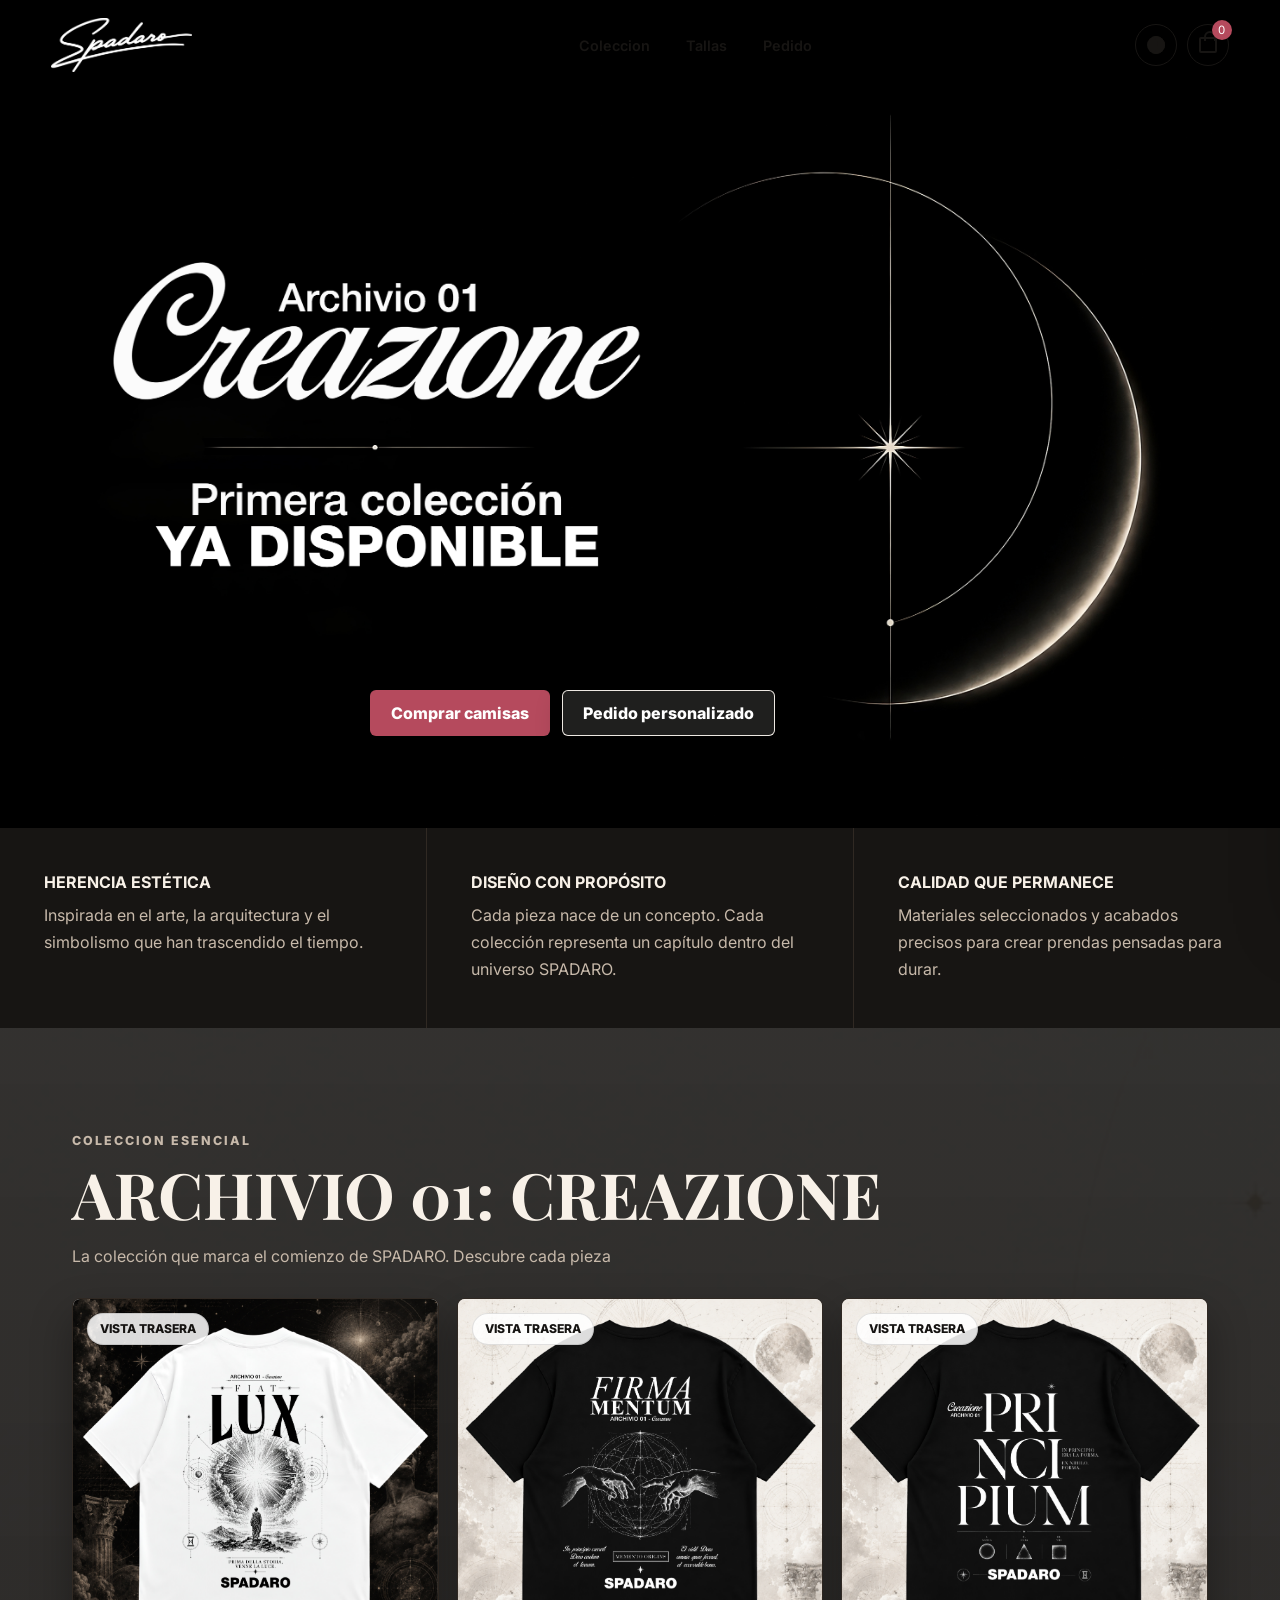
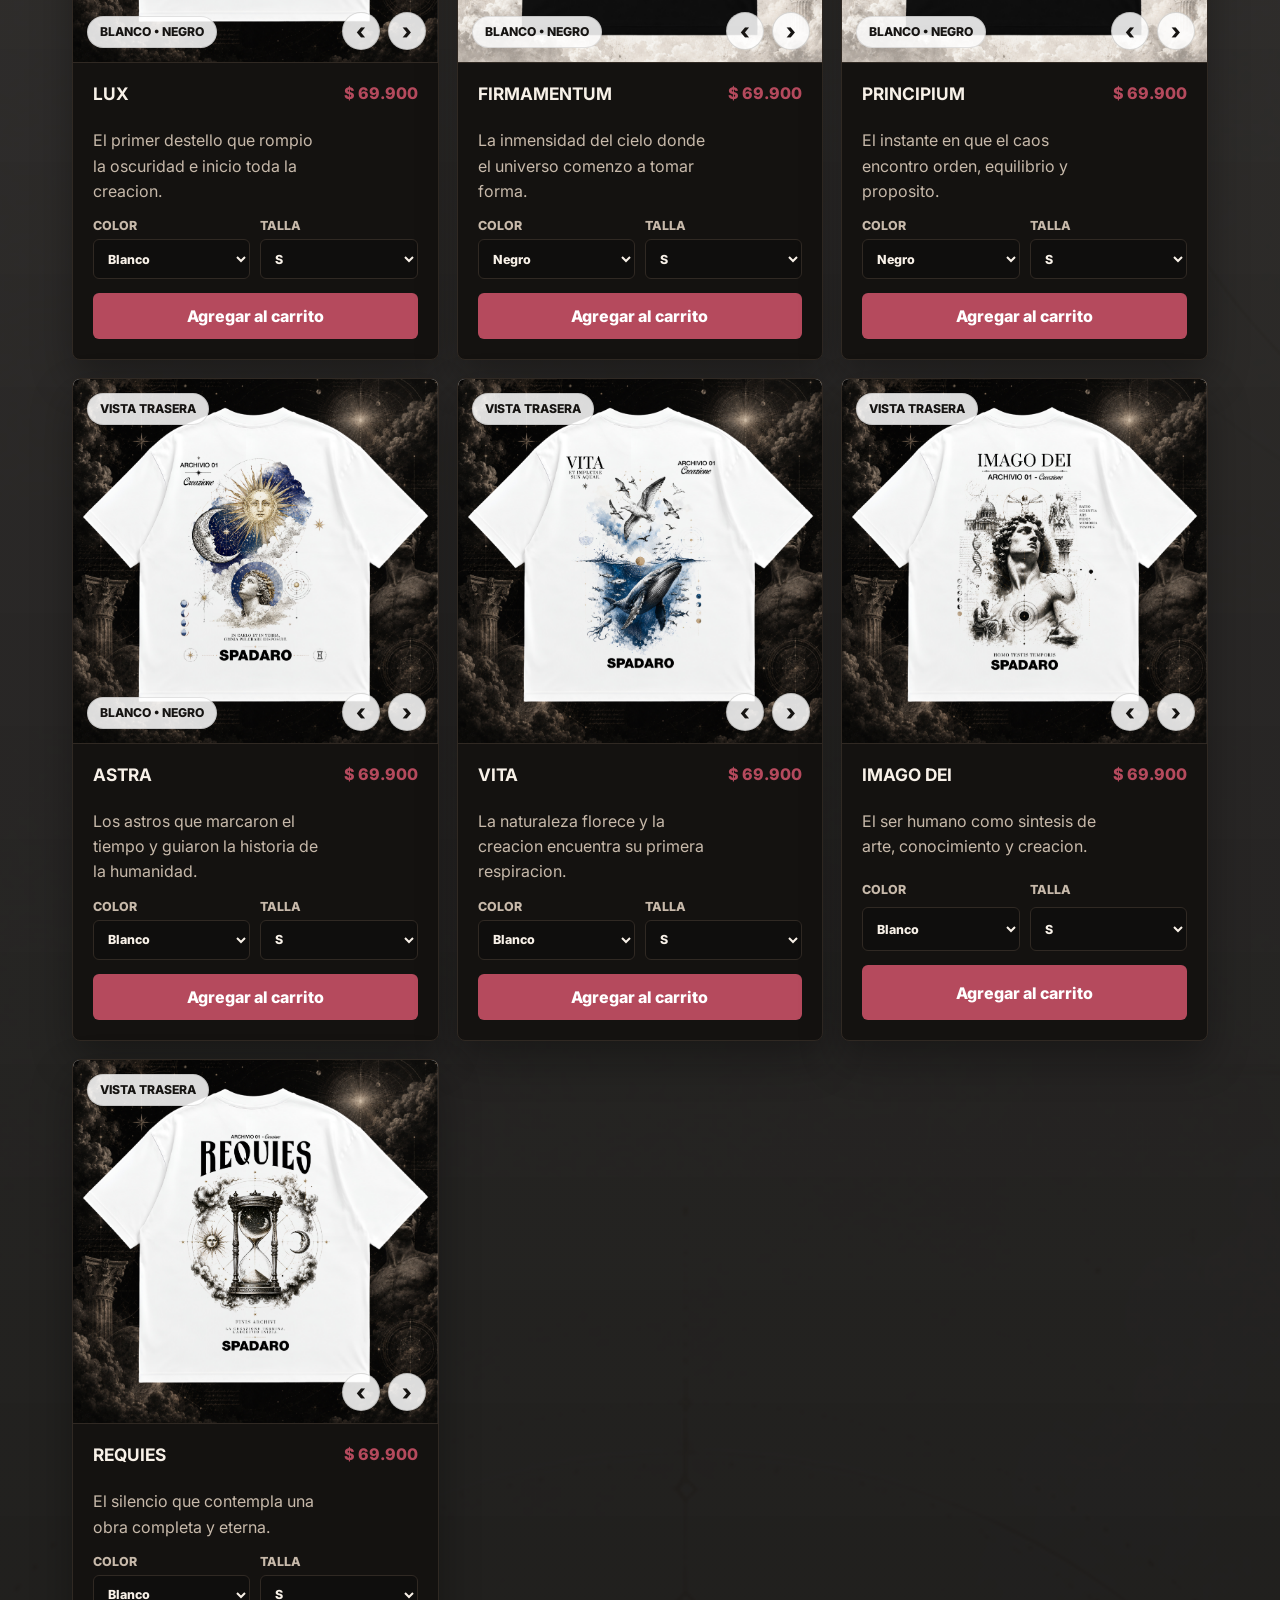
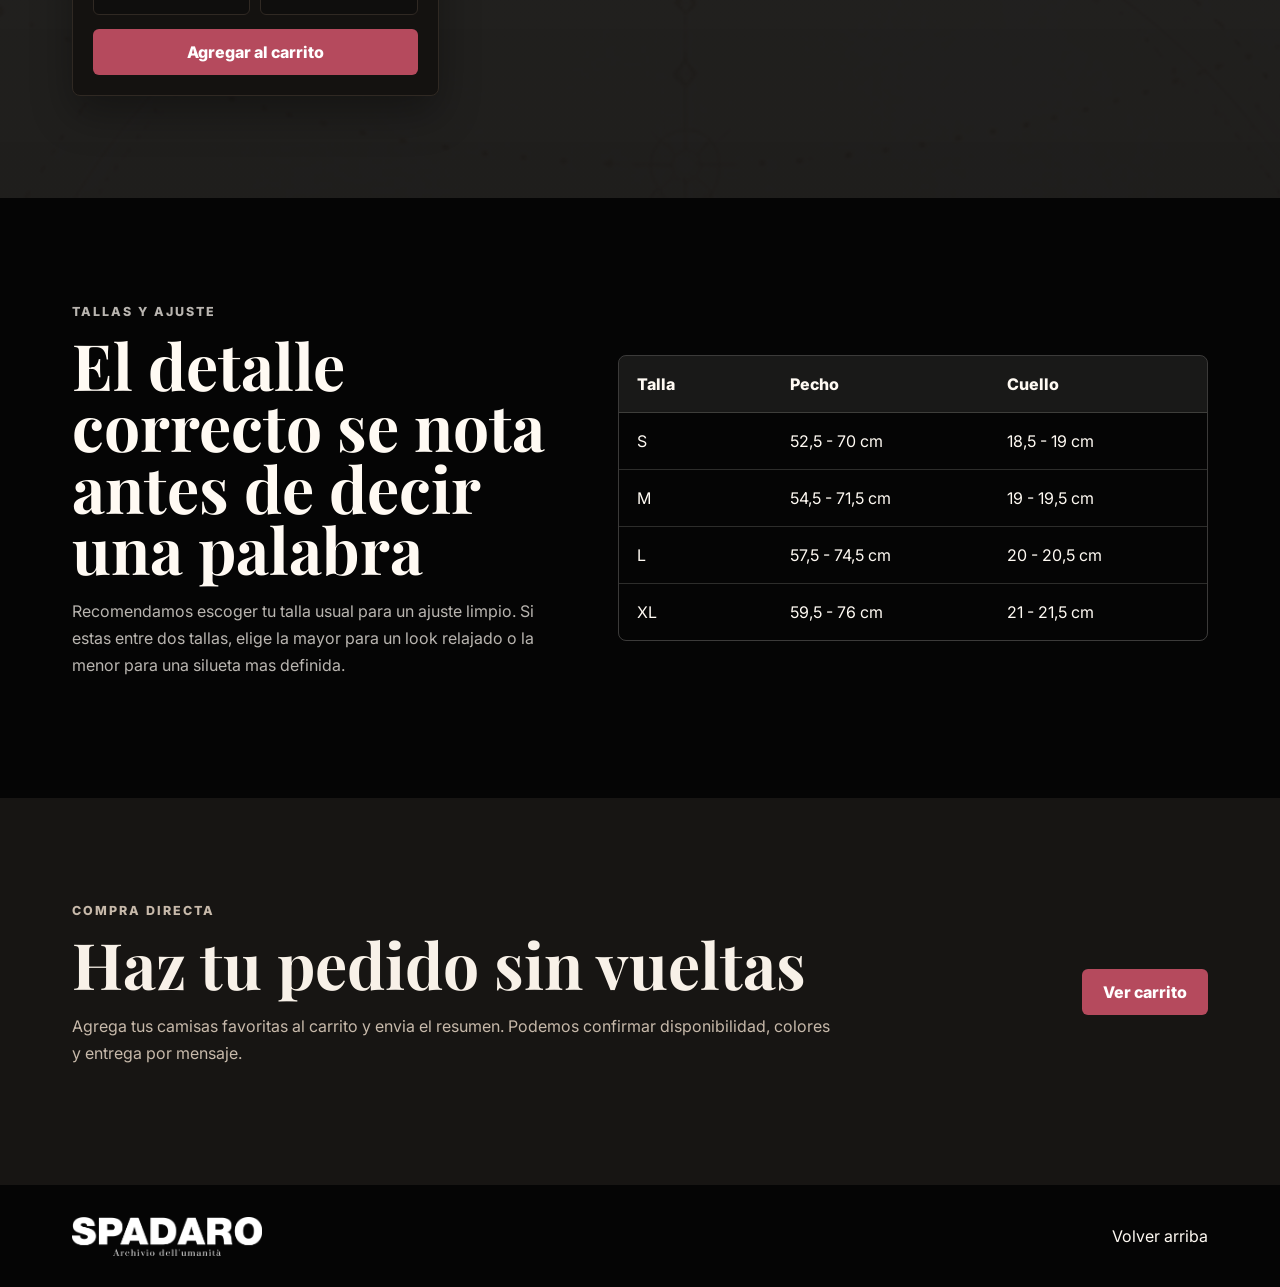
==== commit 62c913f7: "hero cambio" ====
--- a/index.html
+++ b/index.html
@@ -50,11 +50,19 @@
 
     <main>
       <section class="hero" id="inicio">
-        <img
-          class="hero-image"
-          src="assets/spadaro-archivio-01-hero.png"
-          alt="Collage artístico de arte, arquitectura y simbolismo para ARCHIVIO 01 de SPADARO"
-        />
+        <picture class="hero-picture">
+
+    <source
+        media="(max-width: 768px)"
+        srcset="assets/portada-mobile.jpg">
+
+    <img
+        class="hero-image"
+        src="assets/portada.jpg"
+        alt="Portada SPADARO">
+
+</picture>
+        
         <div class="hero-shade" aria-hidden="true"></div>
         <div class="hero-content">
           <img
@@ -225,6 +233,6 @@
 <div id="customizer-container"></div>
     <script src="script.js"></script>
     <link rel="stylesheet" href="css/customizer.css">
-
+<script src="https://cdn.jsdelivr.net/npm/konva@10.3.0/konva.min.js"></script>
 <script src="js/customizer.js"></script>
     <script src="js/customizer.js"></script>
--- a/styles.css
+++ b/styles.css
@@ -250,10 +250,10 @@
 
 .hero-image,
 .hero-shade {
-  position: absolute;
-  inset: 0;
-  width: 100%;
-  height: 100%;
+    position: absolute;
+    inset: 0;
+    width: 100%;
+    height: 100%;
 }
 
 .hero-image {
@@ -262,14 +262,12 @@
 }
 
 .hero-shade {
-  background:
-    linear-gradient(90deg, rgba(13, 12, 11, 0.76), rgba(13, 12, 11, 0.34) 50%, rgba(13, 12, 11, 0.05)),
-    linear-gradient(0deg, rgba(13, 12, 11, 0.62), rgba(13, 12, 11, 0.1) 58%);
+    display: none;
 }
 
 .hero-content {
-  position: relative;
-  width: min(620px, 100%);
+    position: relative;
+    width: min(900px, 100%);
 }
 
 .eyebrow {
@@ -342,8 +340,15 @@
 
 .hero-actions,
 .toolbar {
-  flex-wrap: wrap;
-  gap: 12px;
+    display: flex;
+    flex-wrap: wrap;
+    gap: 12px;
+}
+
+.hero-actions{
+    display: flex;
+    justify-content: center;
+    margin-left: 100px;
 }
 
 .button,
@@ -1393,4 +1398,33 @@
 
     }
 
+}
+
+/* Ocultar contenido del hero, mantener botones */
+
+.hero-logo,
+.hero-kicker,
+.hero-copy,
+.hero-availability {
+    display: none;
+}
+
+@media (max-width: 768px) {
+
+  .hero-actions{
+    display: flex;
+    justify-content: center;
+    align-items: center;
+    width: 100%;
+    margin-top: 24px;
+    gap: 14px;
+  }
+.hero-content{
+    width: 100%;
+    text-align: center;
+}
+.hero-actions{
+    margin-left: auto;
+    margin-right: auto;
+}
 }
--- a/css/customizer.css
+++ b/css/customizer.css
@@ -94,6 +94,26 @@
   align-items: center;
   overflow: hidden;
 }
+.preview-stage {
+
+    width: 78%;
+    height: 88%;
+
+    display: flex;
+    justify-content: center;
+    align-items: center;
+
+    border-radius: 42px;
+
+    overflow: hidden;
+
+    background: transparent;
+
+    transition:
+        background-color .35s ease,
+        box-shadow .35s ease;
+
+}
 .shirt-preview {
   position: relative;
   width: 100%;
@@ -119,9 +139,9 @@
 
     position: absolute;
 
-    left: 0;
-
-    top: 0;
+    left: 50%;
+
+    top: 44%;
 
     width: 30%;
 
@@ -139,7 +159,7 @@
 
     z-index: 20;
 
-    transform: translate(0, 0);
+    transform: translate(-50%, -50%);
 
 }
 .tools-panel {
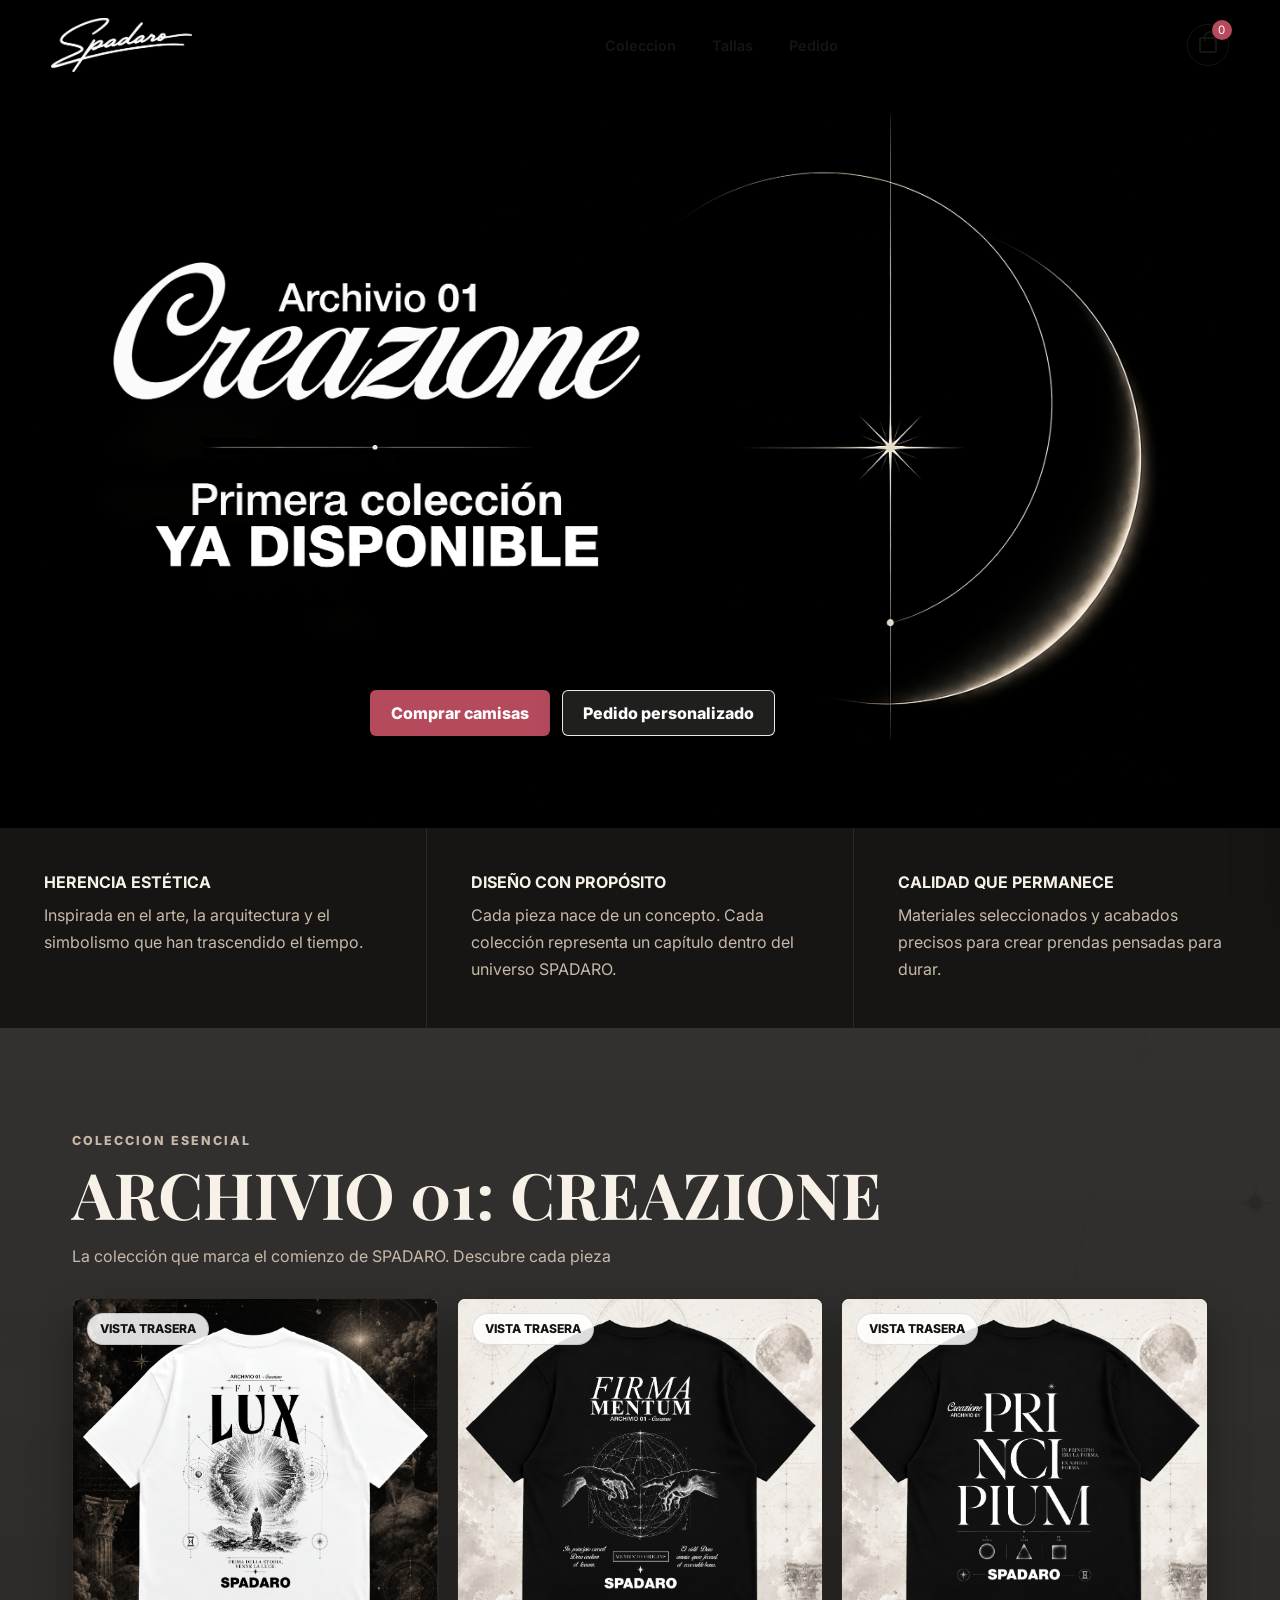
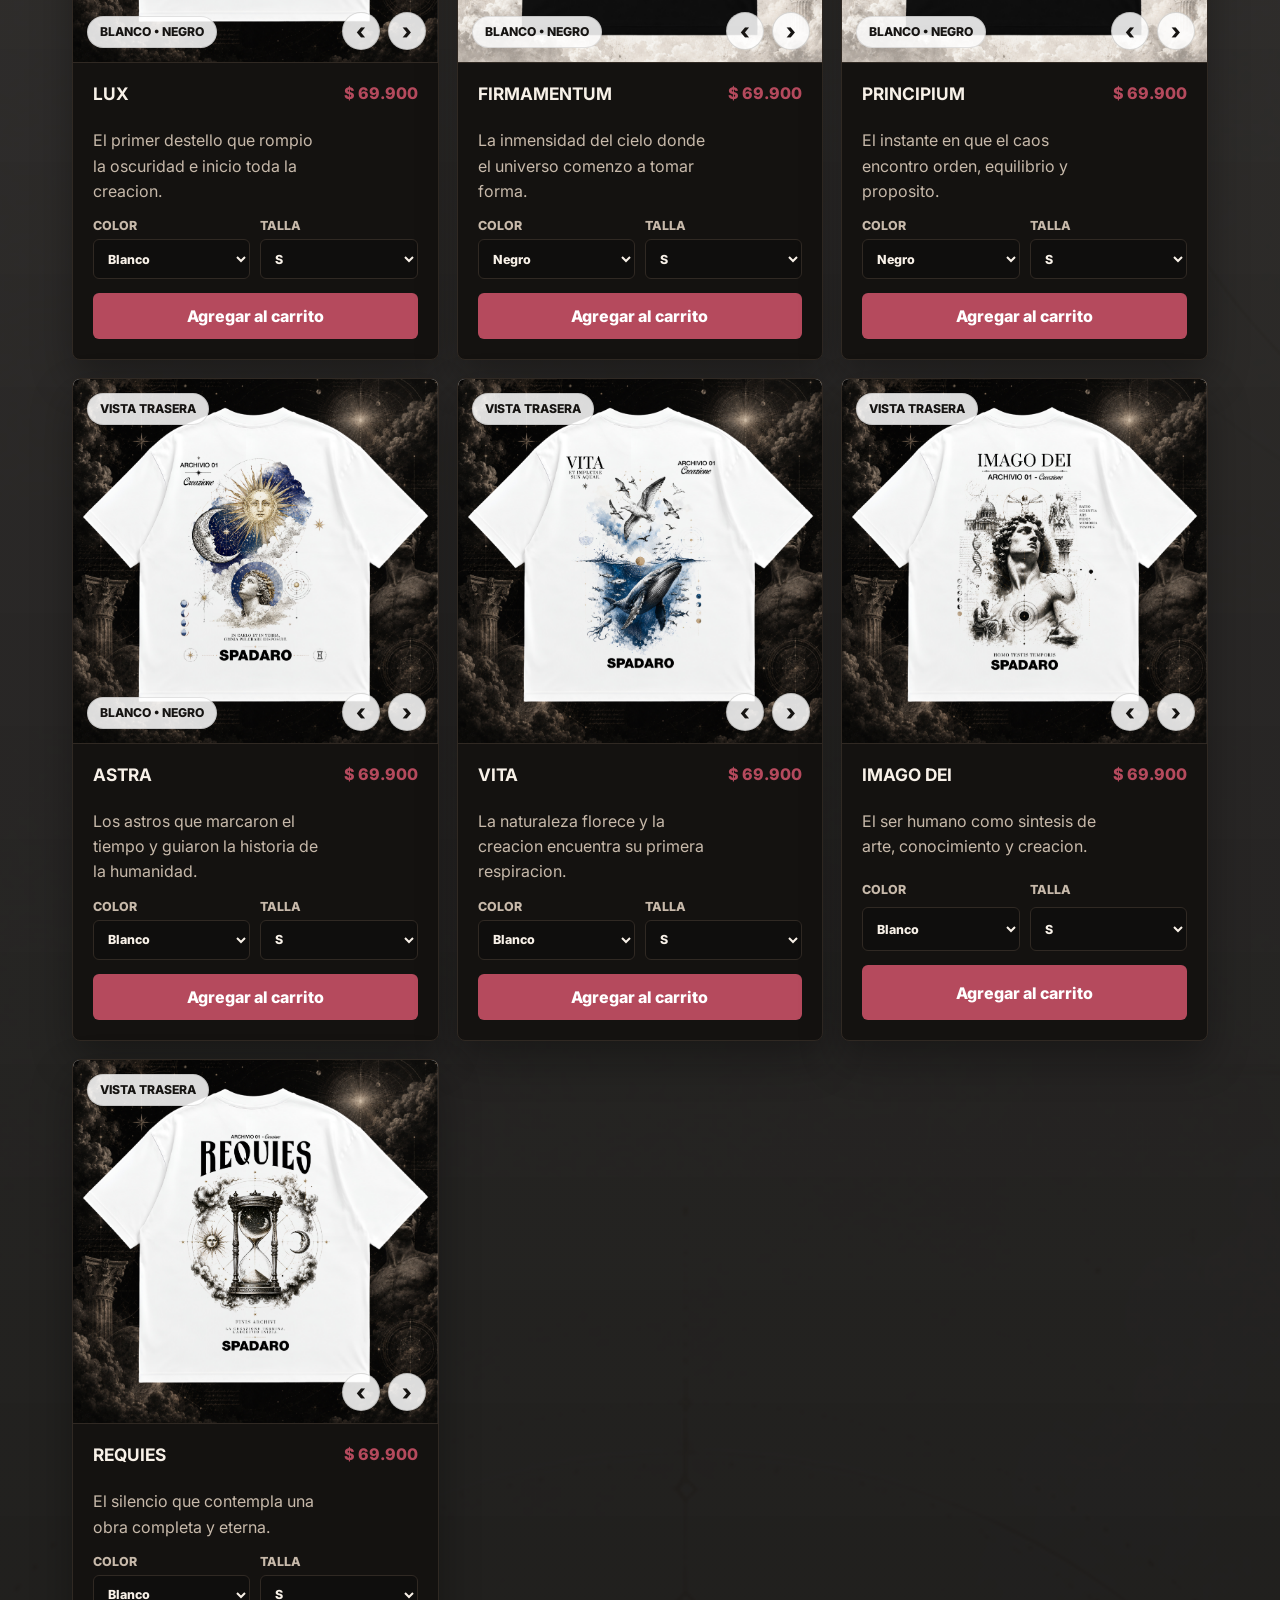
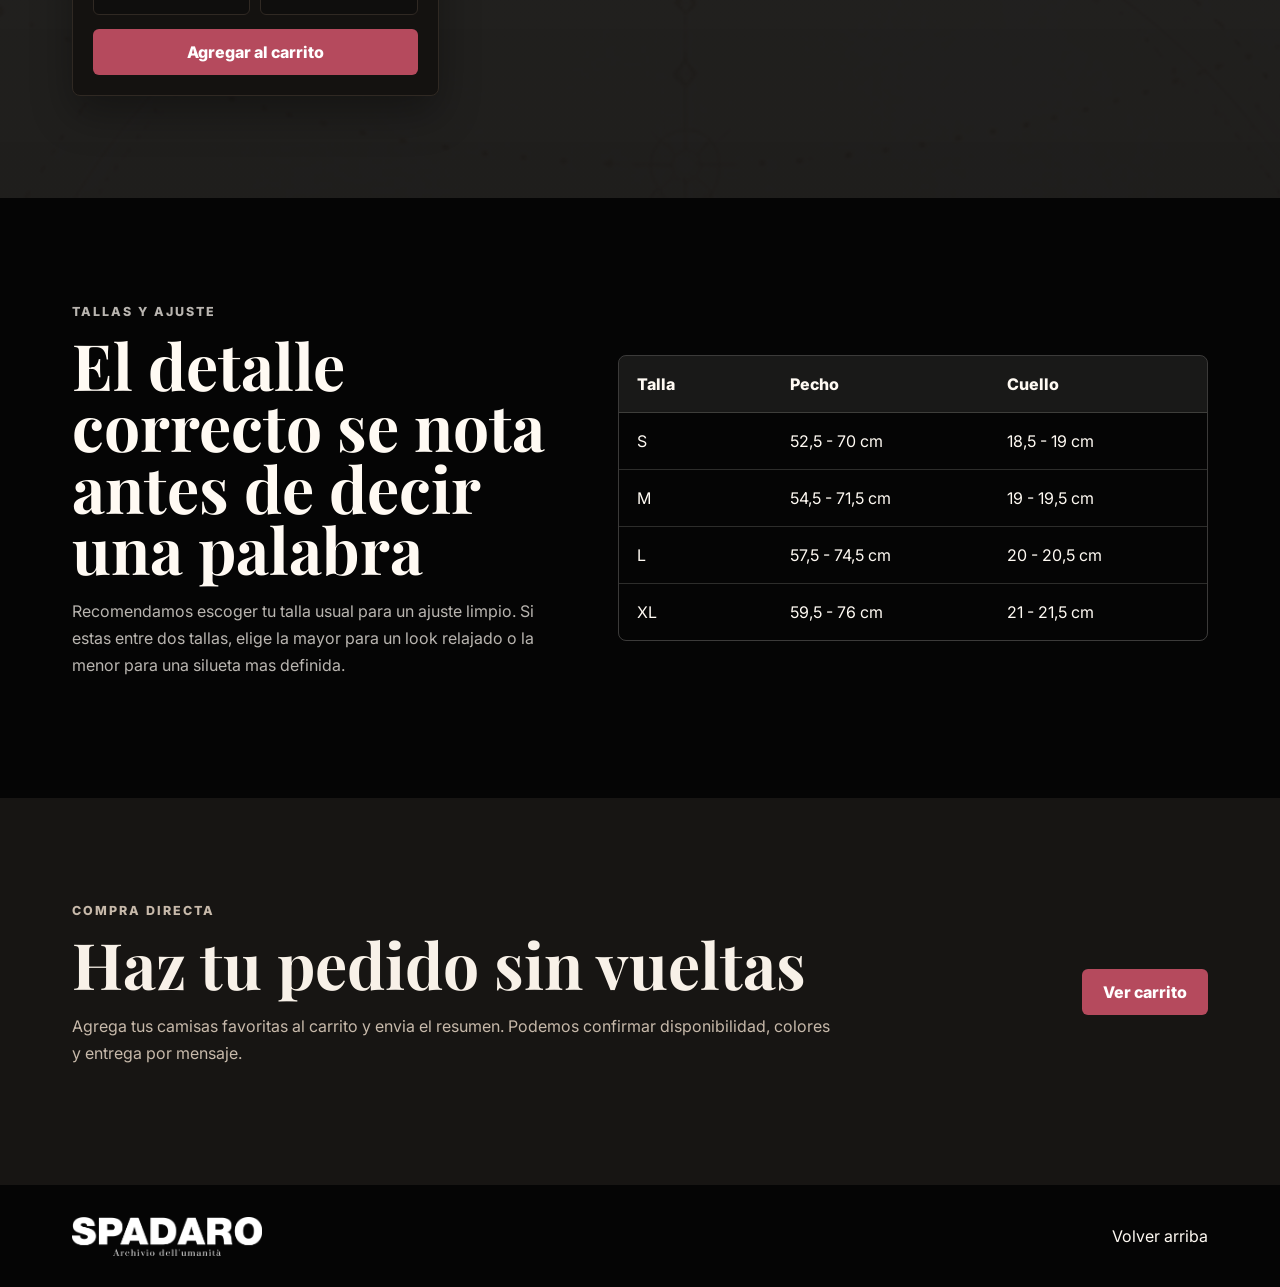
==== commit 429d107b: "ocultar modo claro" ====
--- a/index.html
+++ b/index.html
@@ -37,10 +37,18 @@
         <a href="#pedido">Pedido</a>
       </nav>
       <div class="header-actions">
-        <button class="icon-button theme-toggle" type="button" aria-label="Activar modo oscuro" data-theme-toggle>
-          <span class="theme-icon sun-icon" aria-hidden="true"></span>
-          <span class="theme-icon moon-icon" aria-hidden="true"></span>
-        </button>
+        <!--
+<button
+    class="icon-button theme-toggle"
+    type="button"
+    aria-label="Activar modo oscuro"
+    data-theme-toggle>
+
+    <span class="theme-icon sun-icon" aria-hidden="true"></span>
+    <span class="theme-icon moon-icon" aria-hidden="true"></span>
+
+</button>
+-->
         <button class="icon-button cart-toggle" type="button" aria-label="Abrir carrito" data-cart-open>
           <span class="bag-icon" aria-hidden="true"></span>
           <span class="cart-count" data-cart-count>0</span>
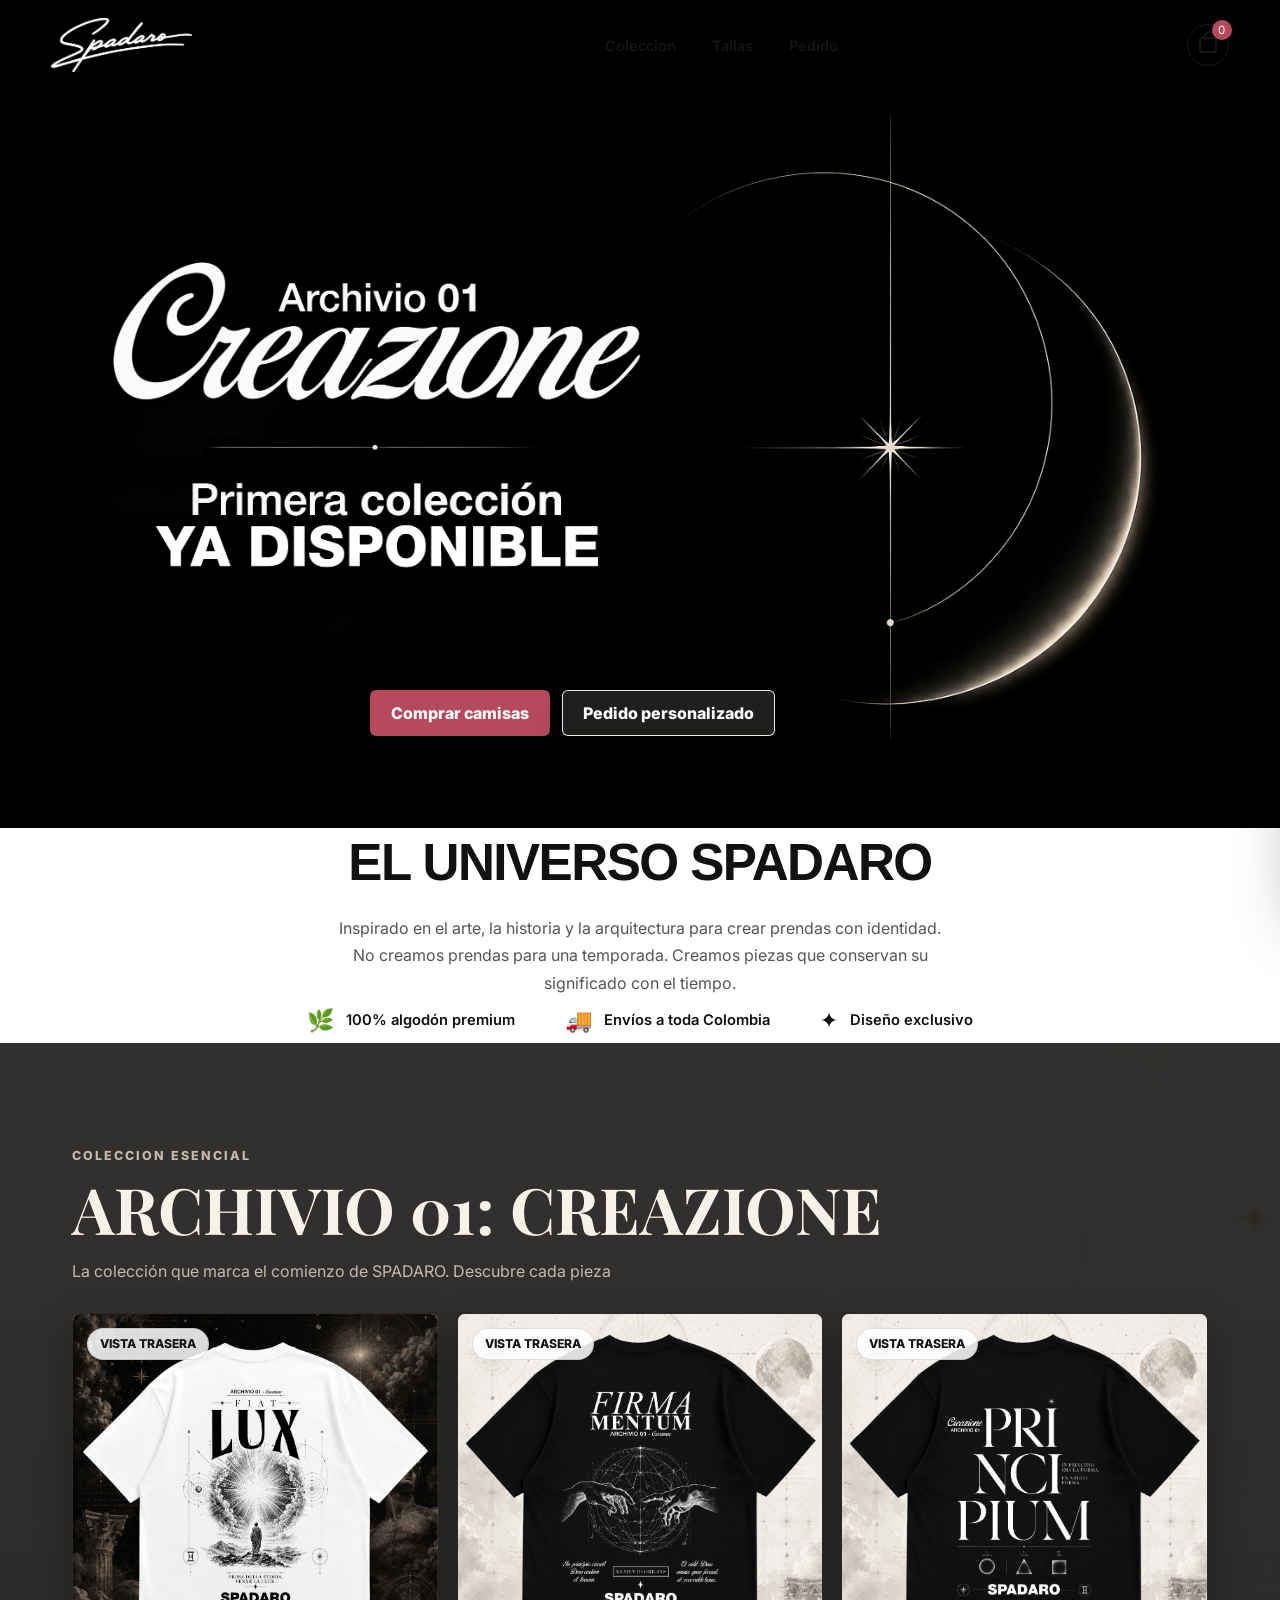
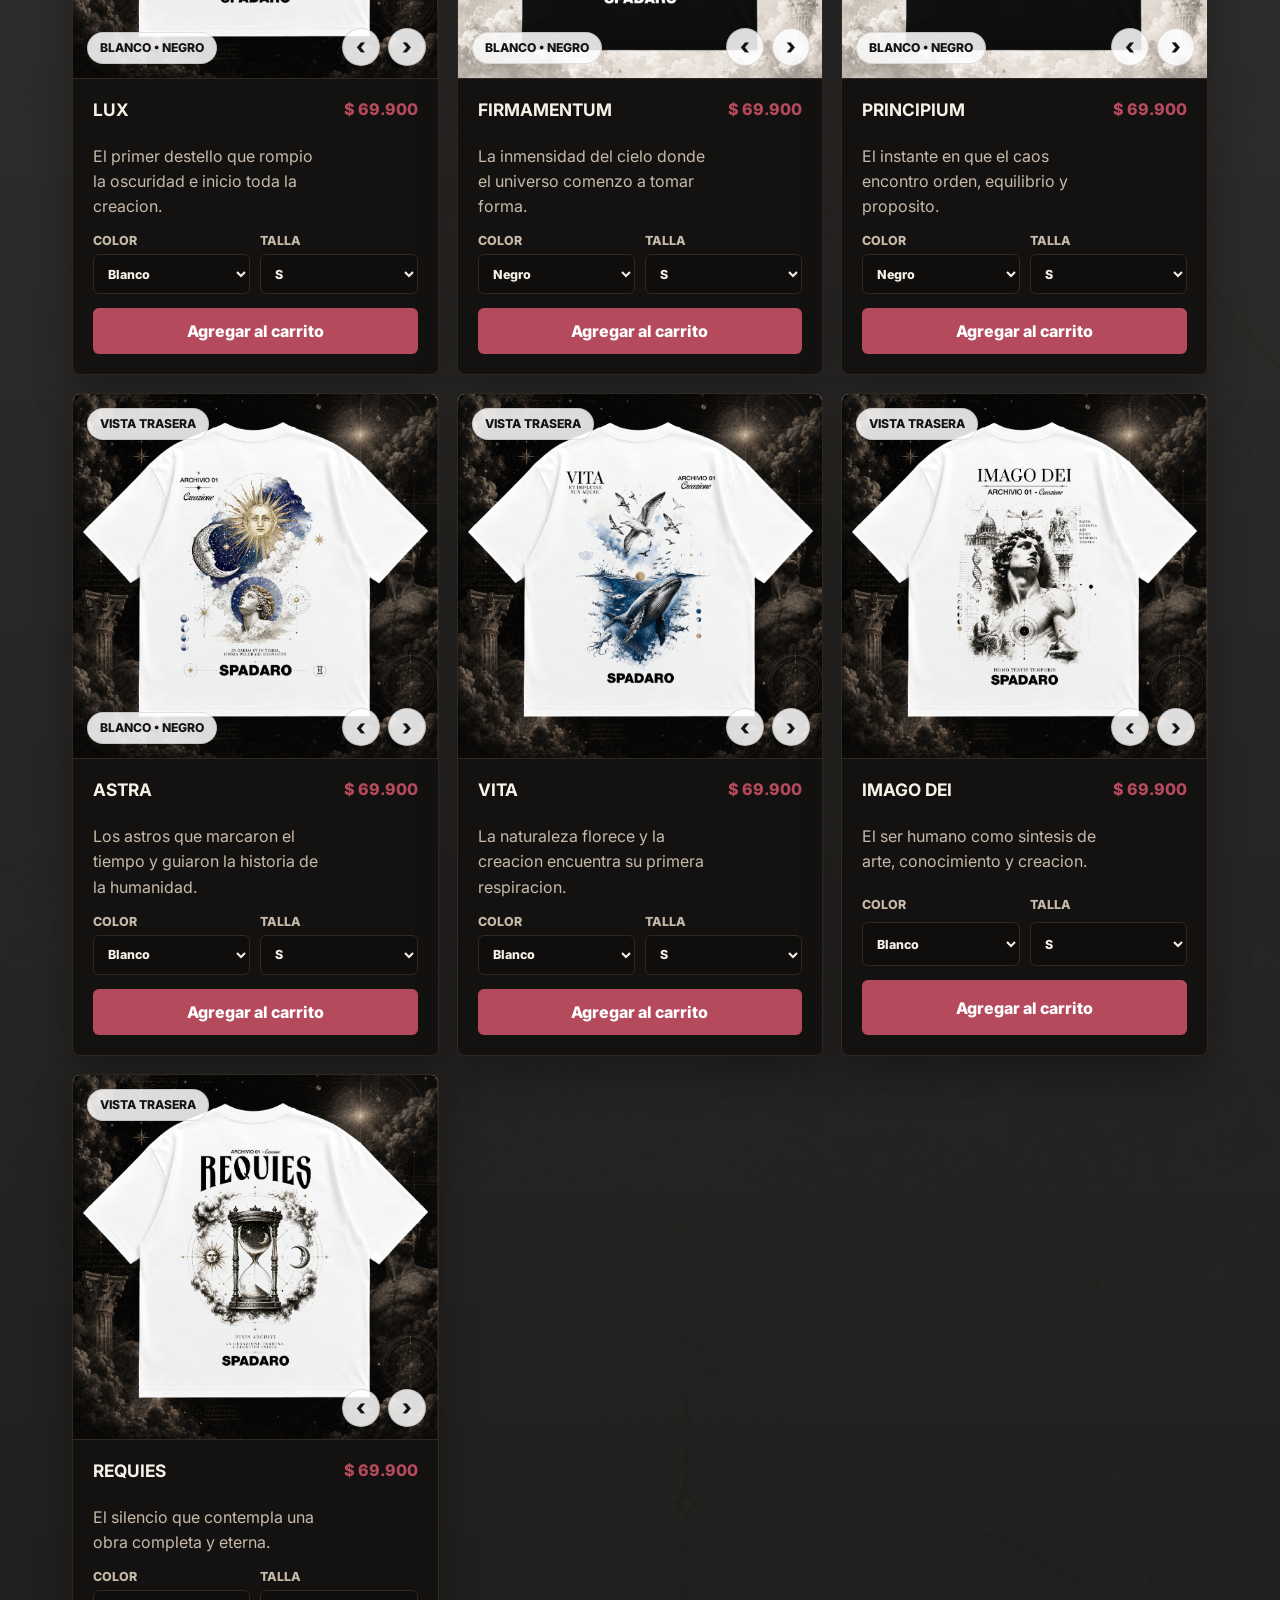
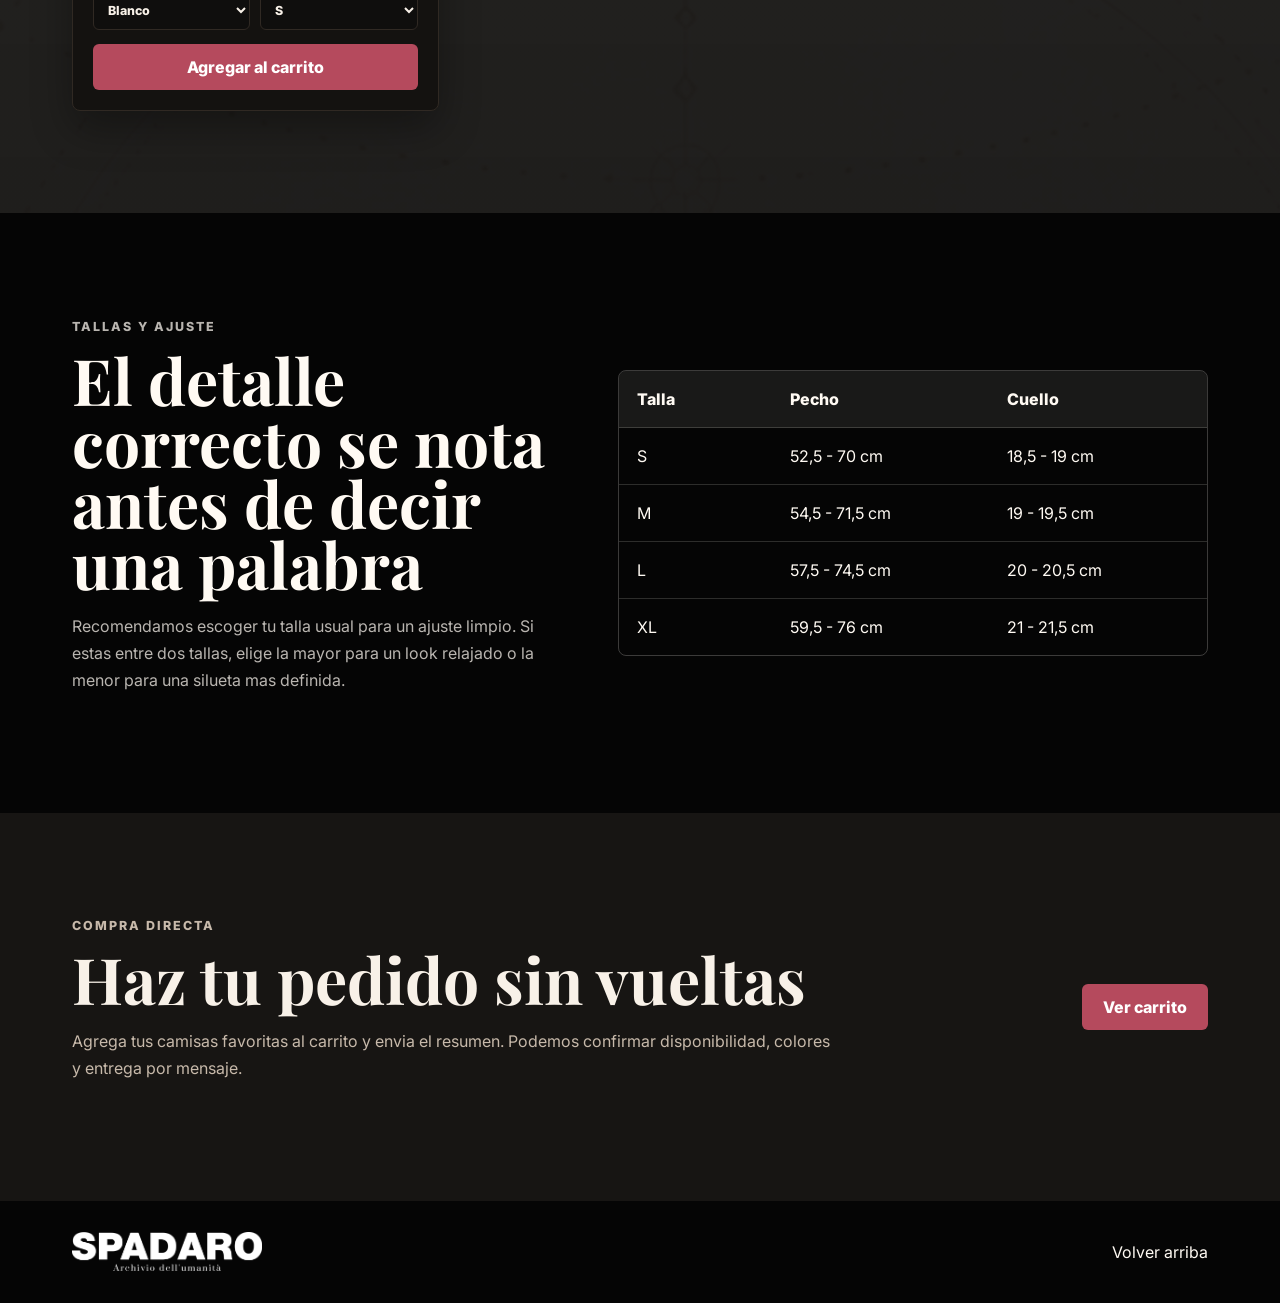
==== commit 6cd71f8b: "seccion cambiada" ====
--- a/index.html
+++ b/index.html
@@ -99,20 +99,39 @@
         </div>
       </section>
 
-      <section class="intro-band" aria-label="Beneficios de SPADARO">
-        <article>
-          <strong>HERENCIA ESTÉTICA</strong>
-          <span>Inspirada en el arte, la arquitectura y el simbolismo que han trascendido el tiempo.</span>
-        </article>
-        <article>
-          <strong>DISEÑO CON PROPÓSITO</strong>
-          <span>Cada pieza nace de un concepto. Cada colección representa un capítulo dentro del universo SPADARO.</span>
-        </article>
-        <article>
-          <strong>CALIDAD QUE PERMANECE</strong>
-          <span>Materiales seleccionados y acabados precisos para crear prendas pensadas para durar.</span>
-        </article>
-      </section>
+      <section class="brand-story">
+
+    <div class="brand-story-content">
+
+        <h2>EL UNIVERSO SPADARO</h2>
+
+        <p>
+            Inspirado en el arte, la historia y la arquitectura para crear prendas con identidad.
+            No creamos prendas para una temporada. Creamos piezas que conservan su significado con el tiempo.
+        </p>
+
+        <div class="brand-features">
+
+            <div class="feature">
+                <span class="feature-icon">🌿</span>
+                <span>100% algodón premium</span>
+            </div>
+
+            <div class="feature">
+                <span class="feature-icon">🚚</span>
+                <span>Envíos a toda Colombia</span>
+            </div>
+
+            <div class="feature">
+                <span class="feature-icon">✦</span>
+                <span>Diseño exclusivo</span>
+            </div>
+
+        </div>
+
+    </div>
+
+</section>
 
       <section class="collection" id="coleccion">
         
--- a/styles.css
+++ b/styles.css
@@ -1427,4 +1427,152 @@
     margin-left: auto;
     margin-right: auto;
 }
+}
+/* ==========================
+   EL UNIVERSO SPADARO
+========================== */
+
+.brand-story{
+
+    background:#fff;
+
+    color:#111;
+
+    padding:10px 24px;
+
+}
+
+.brand-story-content{
+
+    max-width:900px;
+
+    margin:auto;
+
+    text-align:center;
+
+}
+
+.brand-story h2{
+
+    font-family: "Helvetica Neue", Helvetica, Arial, sans-serif;
+
+    font-size:clamp(2.2rem,4vw,3.4rem);
+
+    font-weight:700;
+
+    letter-spacing:-0.03em;
+
+    text-transform:uppercase;
+
+    margin-bottom:28px;
+
+    color:#111;
+
+}
+
+.brand-story p{
+
+    max-width:620px;
+
+    margin:auto;
+
+    font-size:1rem;
+
+    line-height:1.7;
+
+    color:#555;
+
+}
+
+.brand-features{
+
+    display:flex;
+
+    justify-content:center;
+
+    gap:50px;
+
+    margin-top:10px;
+
+    flex-wrap:wrap;
+
+}
+
+.feature{
+
+    display:flex;
+
+    align-items:center;
+
+    gap:12px;
+
+    font-weight:600;
+
+    color:#111;
+
+    font-size:.92rem;
+
+}
+
+.feature-icon{
+
+    font-size:22px;
+
+}
+@media (max-width:768px){
+
+    .brand-story{
+
+        padding:28px 18px;
+
+    }
+
+    .brand-story h2{
+
+        font-size:1.7rem;
+
+        margin-bottom:10px;
+
+        line-height:1;
+
+    }
+
+    .brand-story p{
+
+        max-width:100%;
+
+        font-size:.9rem;
+
+        line-height:1.55;
+
+        margin-bottom:0;
+
+    }
+
+    .brand-features{
+
+        margin-top:18px;
+
+        gap:12px;
+
+        flex-direction:column;
+
+        align-items:center;
+
+    }
+
+    .feature{
+
+        font-size:.88rem;
+
+        gap:8px;
+
+    }
+
+    .feature-icon{
+
+        font-size:18px;
+
+    }
+
 }
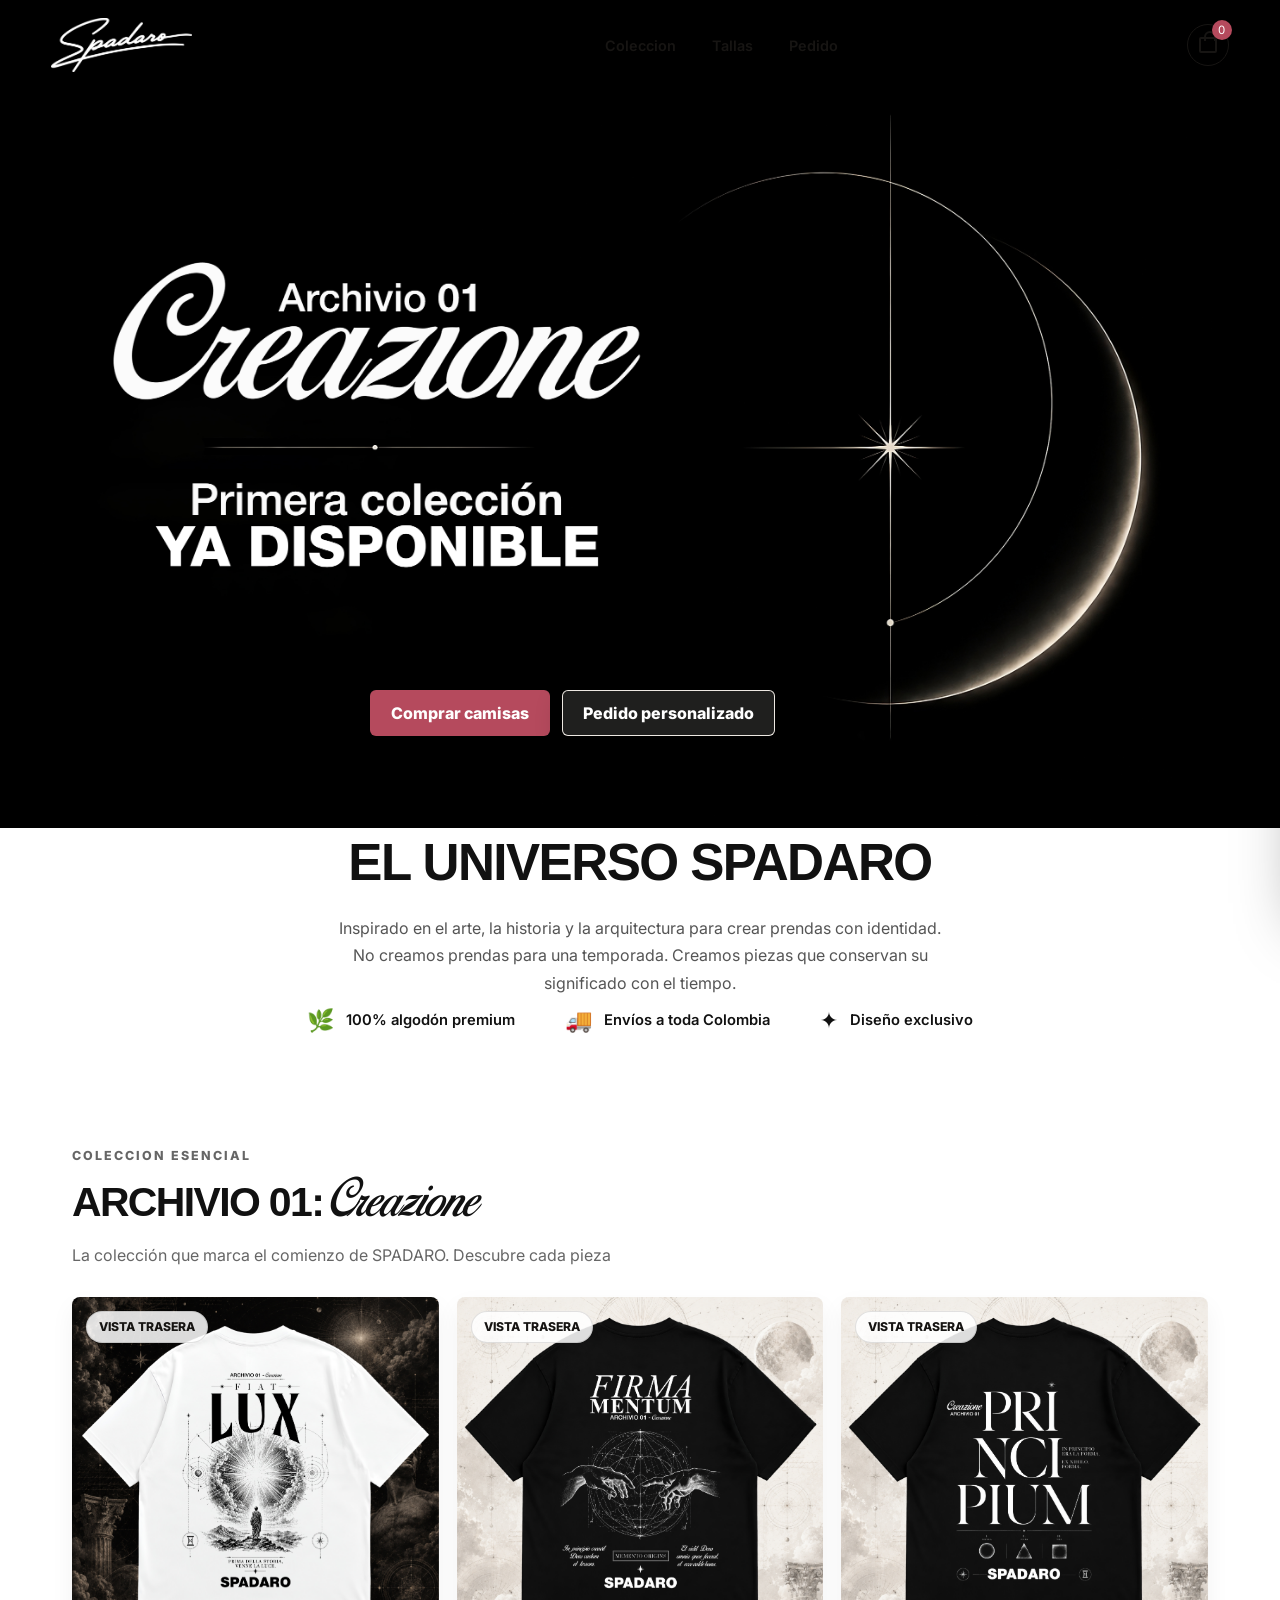
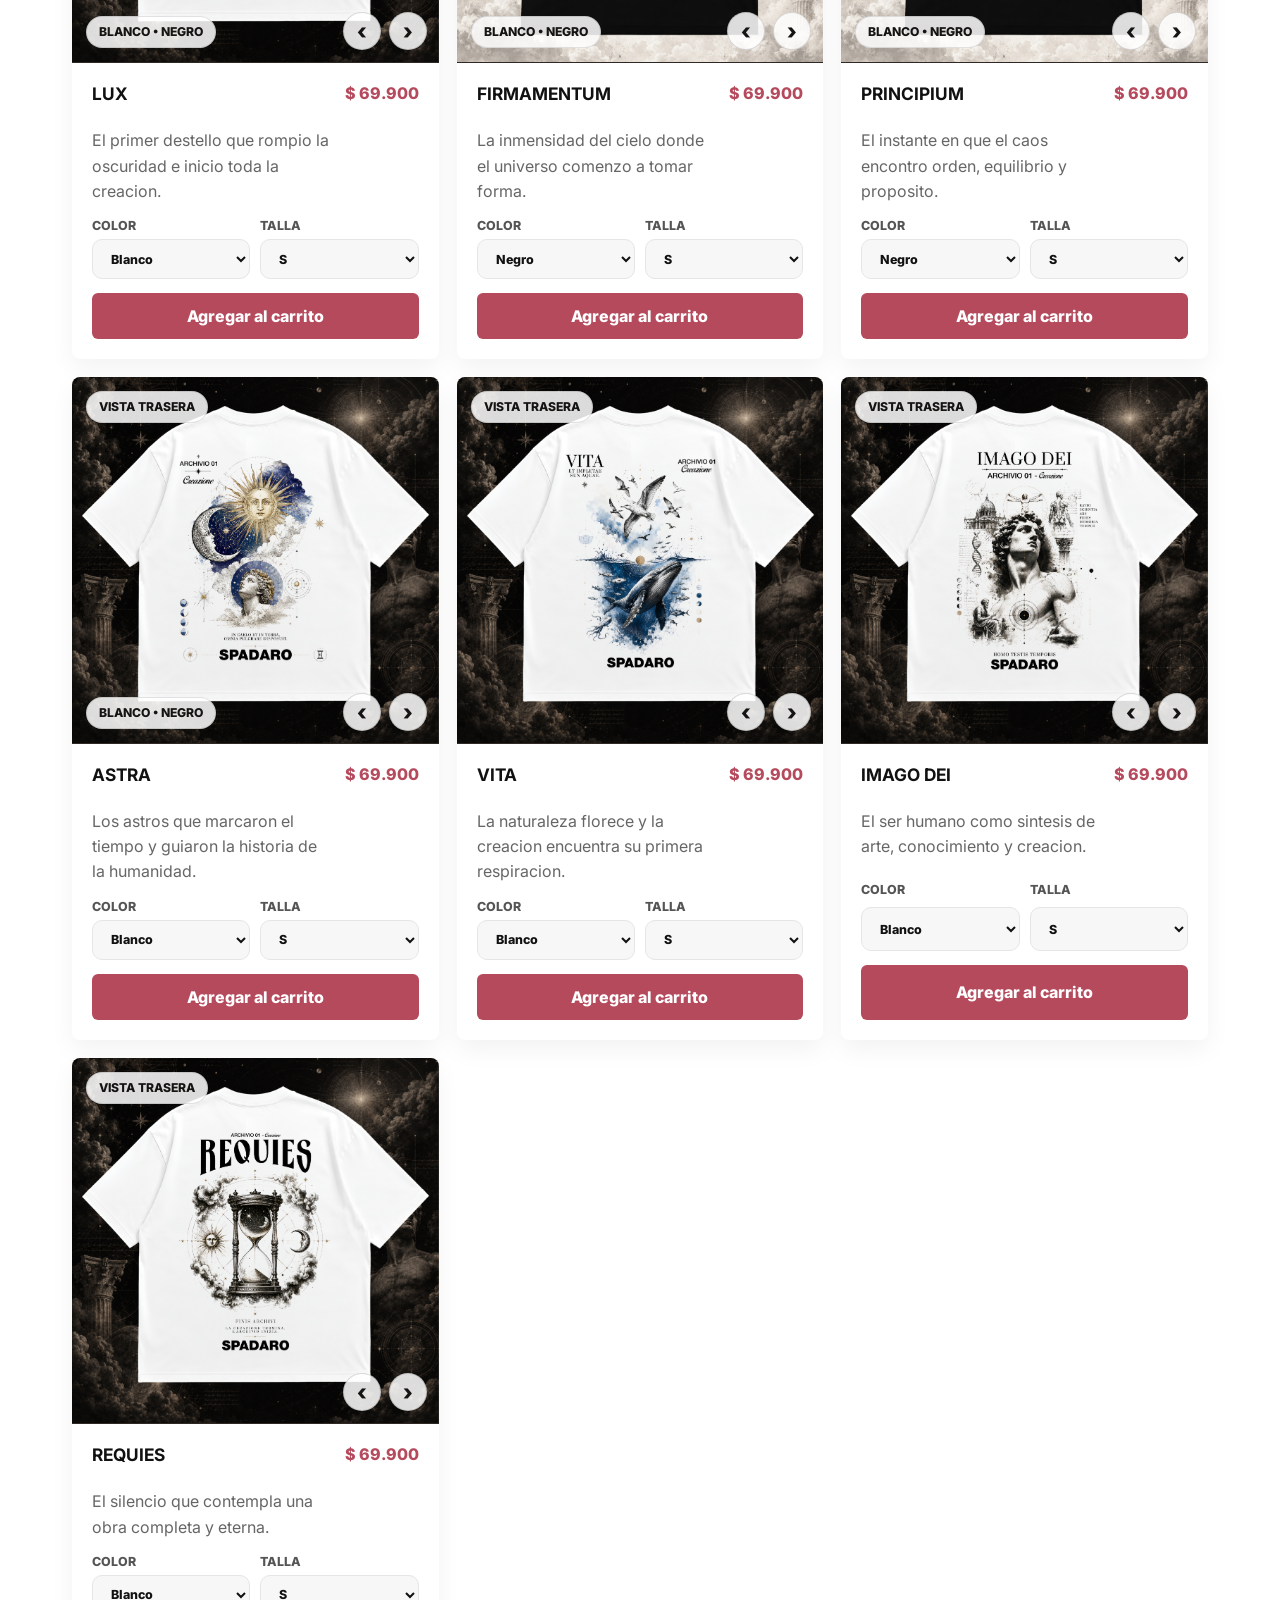
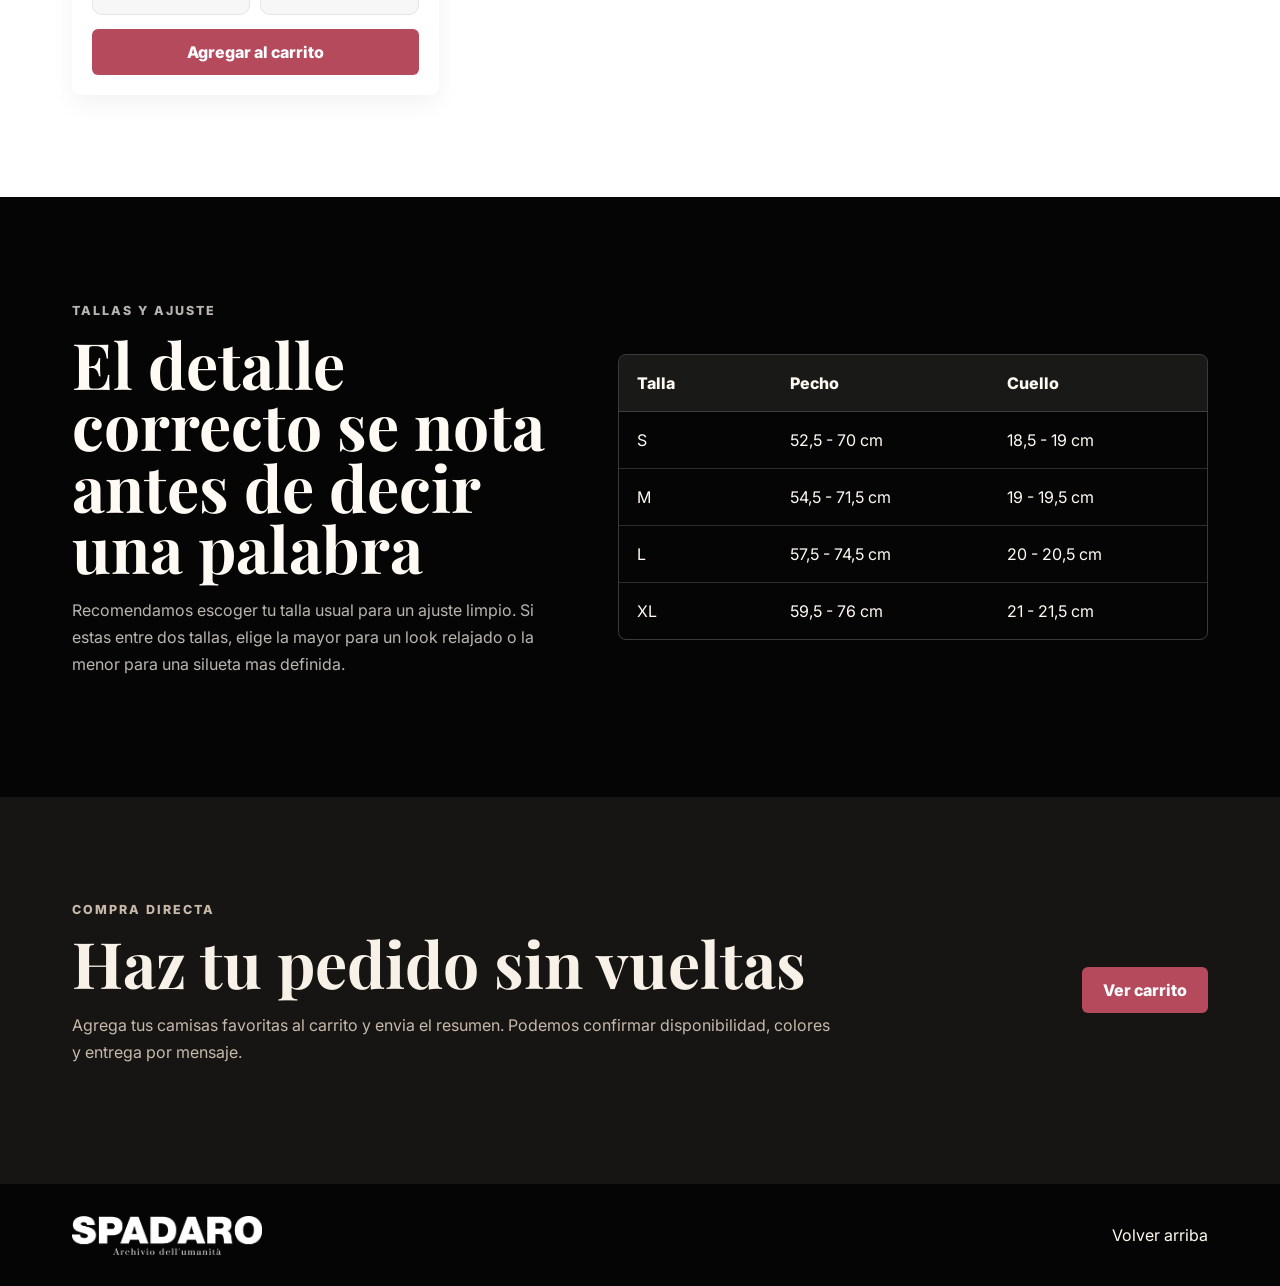
==== commit 892f4c5d: "Avances" ====
--- a/index.html
+++ b/index.html
@@ -137,7 +137,10 @@
         
         <div class="section-heading">
           <p class="eyebrow">Coleccion esencial</p>
-          <h2>ARCHIVIO 01: CREAZIONE</h2>
+          <h2>
+    ARCHIVIO 01:
+    <span class="creazione">Creazione</span>
+</h2>
           <p>
             La colección que marca el comienzo de SPADARO. Descubre cada pieza
           </p>
--- a/styles.css
+++ b/styles.css
@@ -1,3 +1,9 @@
+@font-face {
+    font-family: "Birds of Paradise";
+    src: url("assets/Birds\ of\ Paradise\ ©\ PERSONAL\ USE\ ONLY.ttf") format("truetype");
+    font-weight: normal;
+    font-style: normal;
+}
 :root {
   --ink: #161412;
   --muted: #6c625b;
@@ -423,17 +429,13 @@
 }
 
 .collection {
-  position: relative;
-  overflow: hidden;
-  background:
-    linear-gradient(rgba(255, 250, 243, 0.76), rgba(255, 250, 243, 0.9)),
-    url("assets/archivio-collection-bg.png") center / cover no-repeat;
+    position: relative;
+    overflow: hidden;
+    background: #ffffff;
 }
 
 body.theme-dark .collection {
-  background:
-    linear-gradient(rgba(13, 12, 11, 0.84), rgba(13, 12, 11, 0.92)),
-    url("assets/archivio-collection-bg.png") center / cover no-repeat;
+    background: #ffffff;
 }
 
 .collection-emblem {
@@ -454,7 +456,7 @@
 
 .section-heading {
   position: relative;
-  max-width: 820px;
+  max-width: 100%;
   margin-bottom: 28px;
 }
 
@@ -488,16 +490,15 @@
   min-height: 100%;
   grid-template-rows: auto 1fr;
   overflow: hidden;
-  border: 1px solid var(--line);
+  border: none;
   border-radius: 8px;
   background: var(--ivory);
-  box-shadow: 0 12px 30px rgba(22, 20, 18, 0.06);
+  box-shadow:0 10px 25px rgba(0,0,0,.05);
   transition: background 180ms ease, border-color 180ms ease, box-shadow 180ms ease;
 }
 
-body.theme-dark .product-card {
-  background: #141210;
-  box-shadow: 0 18px 42px rgba(0, 0, 0, 0.32);
+.product-card{
+    background:#fff;
 }
 
 .product-visual {
@@ -606,8 +607,10 @@
 }
 
 .product-title-row h3 {
-  margin-bottom: 6px;
-  font-size: 1.08rem;
+    margin-bottom: 6px;
+    font-size: 1.08rem;
+    color: #111;
+    font-weight: 700;
 }
 
 .price {
@@ -618,10 +621,21 @@
 
 .product-info p {
   margin: 0;
-  color: var(--muted);
+  color: #666;
   line-height: 1.58;
 }
 
+.collection .product-info p {
+    color: #666 !important;
+}
+
+.collection .product-options label {
+    color: #555 !important;
+}
+
+.collection .product-title-row h3 {
+    color: #111 !important;
+}
 .product-options {
   display: grid;
   grid-template-columns: 1fr 1fr;
@@ -631,7 +645,7 @@
 .product-options label {
   display: grid;
   gap: 6px;
-  color: var(--muted);
+  color: #555;
   font-size: 0.78rem;
   font-weight: 800;
   text-transform: uppercase;
@@ -641,15 +655,16 @@
   width: 100%;
   min-height: 40px;
   border: 1px solid var(--line);
-  border-radius: 6px;
+  border-radius: 10px;
   background: white;
   color: var(--ink);
-  padding: 0 10px;
+  padding: 0 14px;
 }
 
 body.theme-dark .product-options select {
-  background: #0f0e0d;
-  color: var(--ink);
+    background: #f7f7f7;
+    color: #111;
+    border: 1px solid #e5e5e5;
 }
 
 .fit-section {
@@ -1575,4 +1590,37 @@
 
     }
 
+}
+.collection h2{
+    color:#111;
+}
+
+.collection .eyebrow{
+    color:#6b6b6b;
+}
+
+.collection .section-heading p{
+    color:#666;
+}
+.collection .section-heading h2{
+
+    font-family: "Helvetica Neue", Helvetica, Arial, sans-serif;
+
+    font-weight:700;
+
+    font-size:clamp(1.8rem,3.2vw,2.8rem);
+
+    letter-spacing:-0.04em;
+
+    text-transform:uppercase;
+
+    color:#111;
+
+}
+.creazione{
+    font-family: "Birds of Paradise", cursive;
+    font-size: 1.15em;
+    font-weight: normal;
+    letter-spacing: 0;
+    text-transform: none;
 }
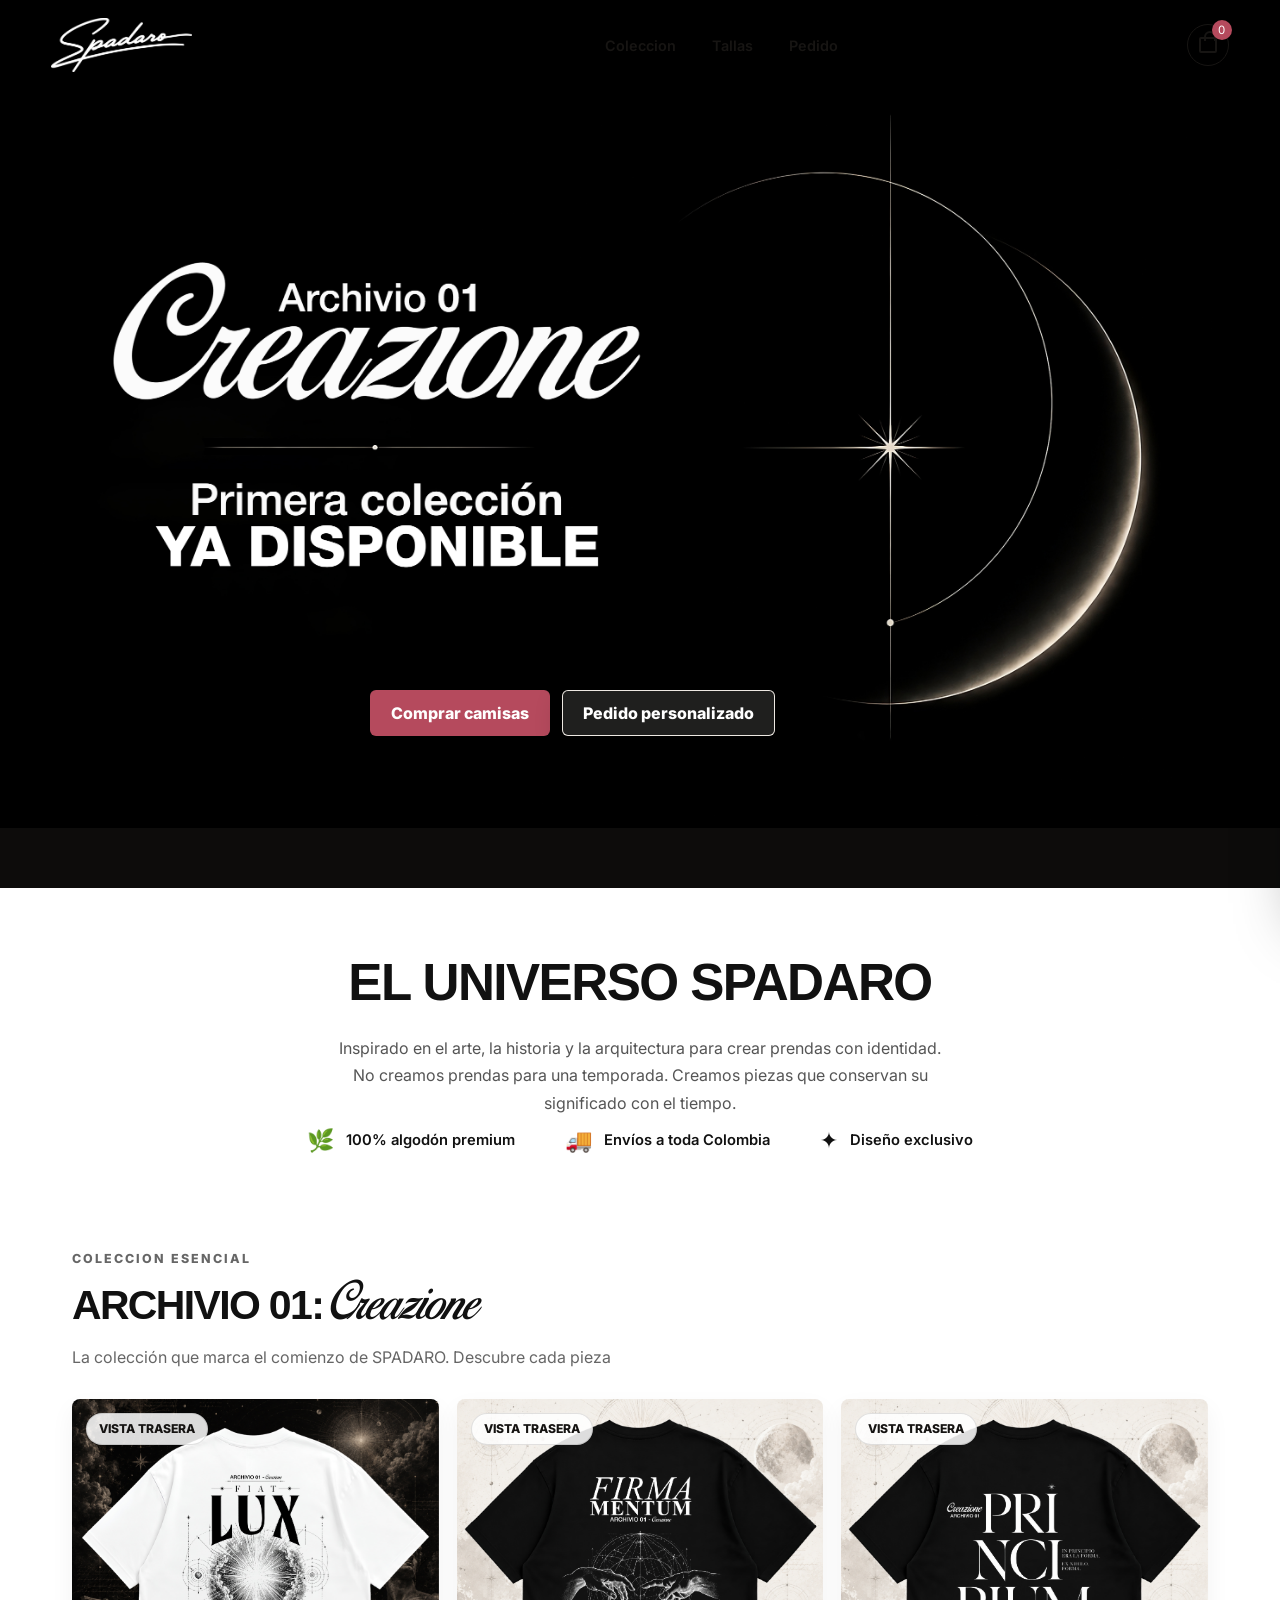
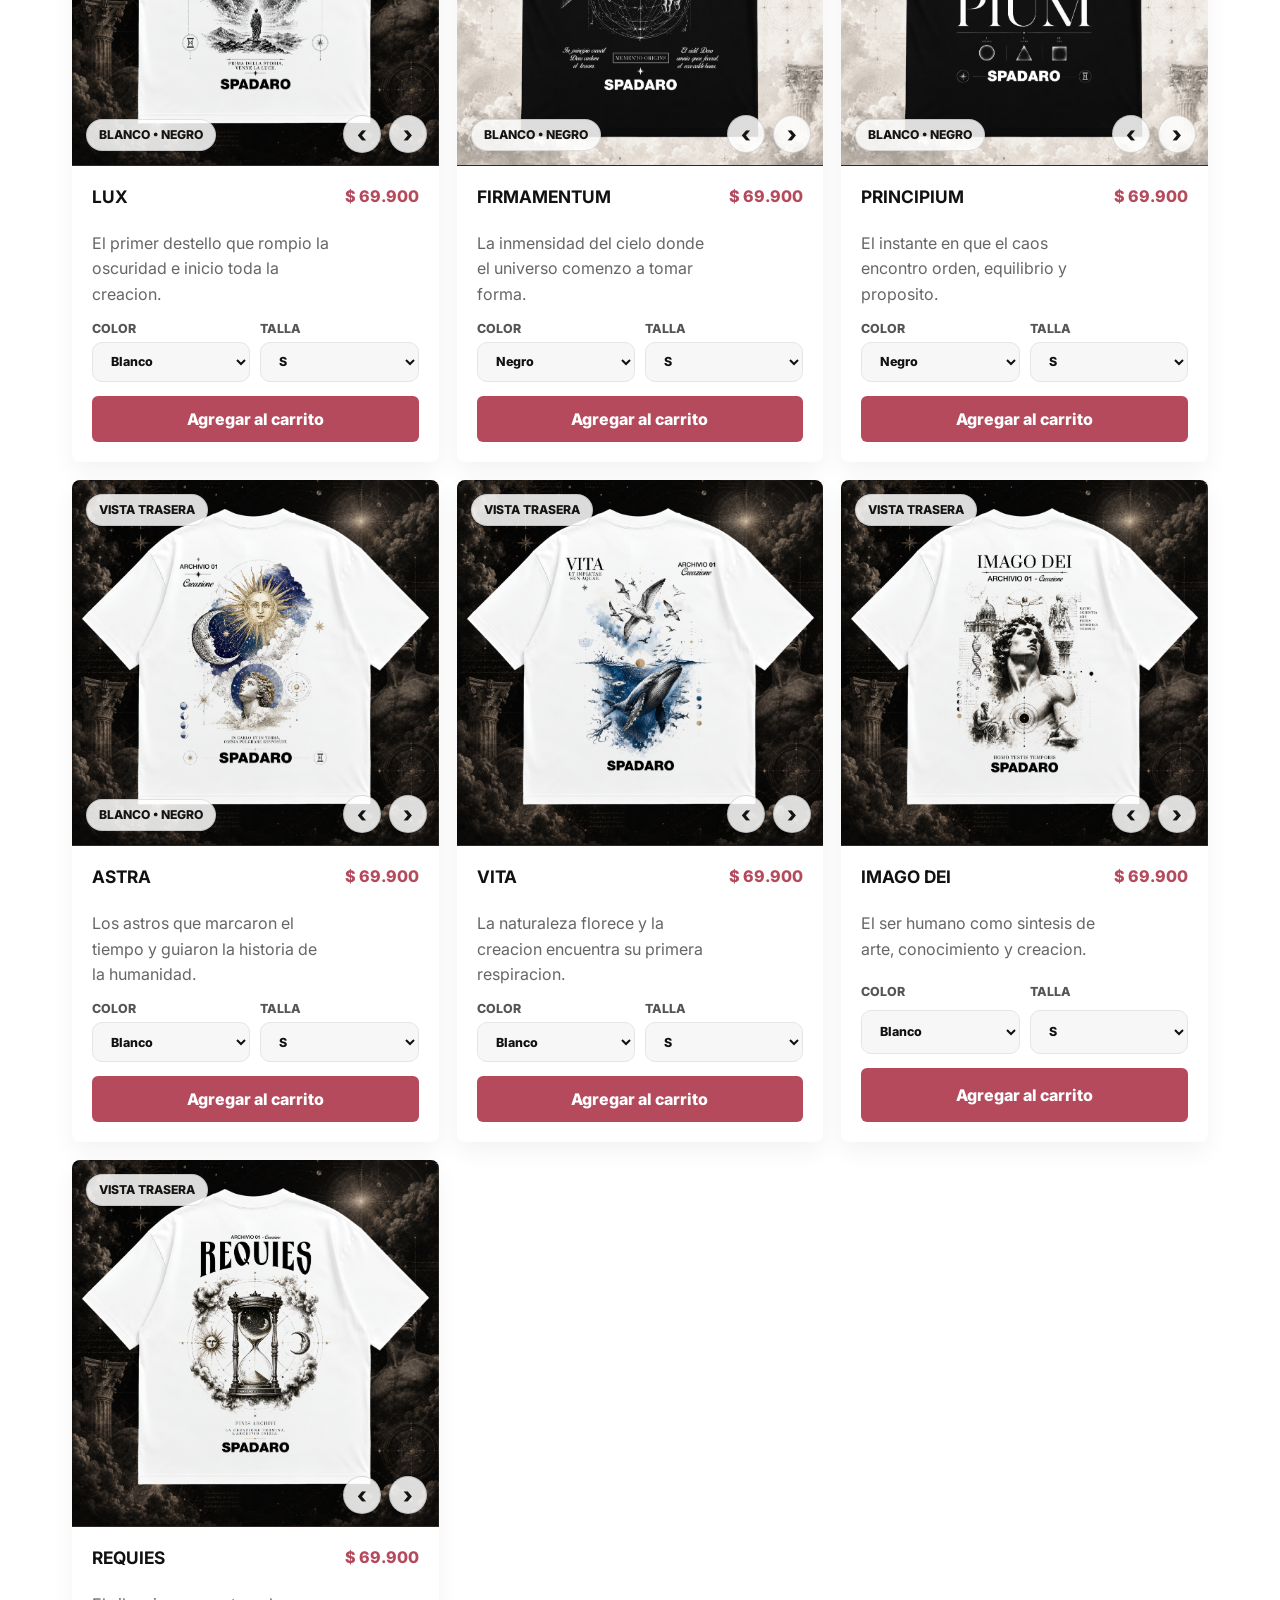
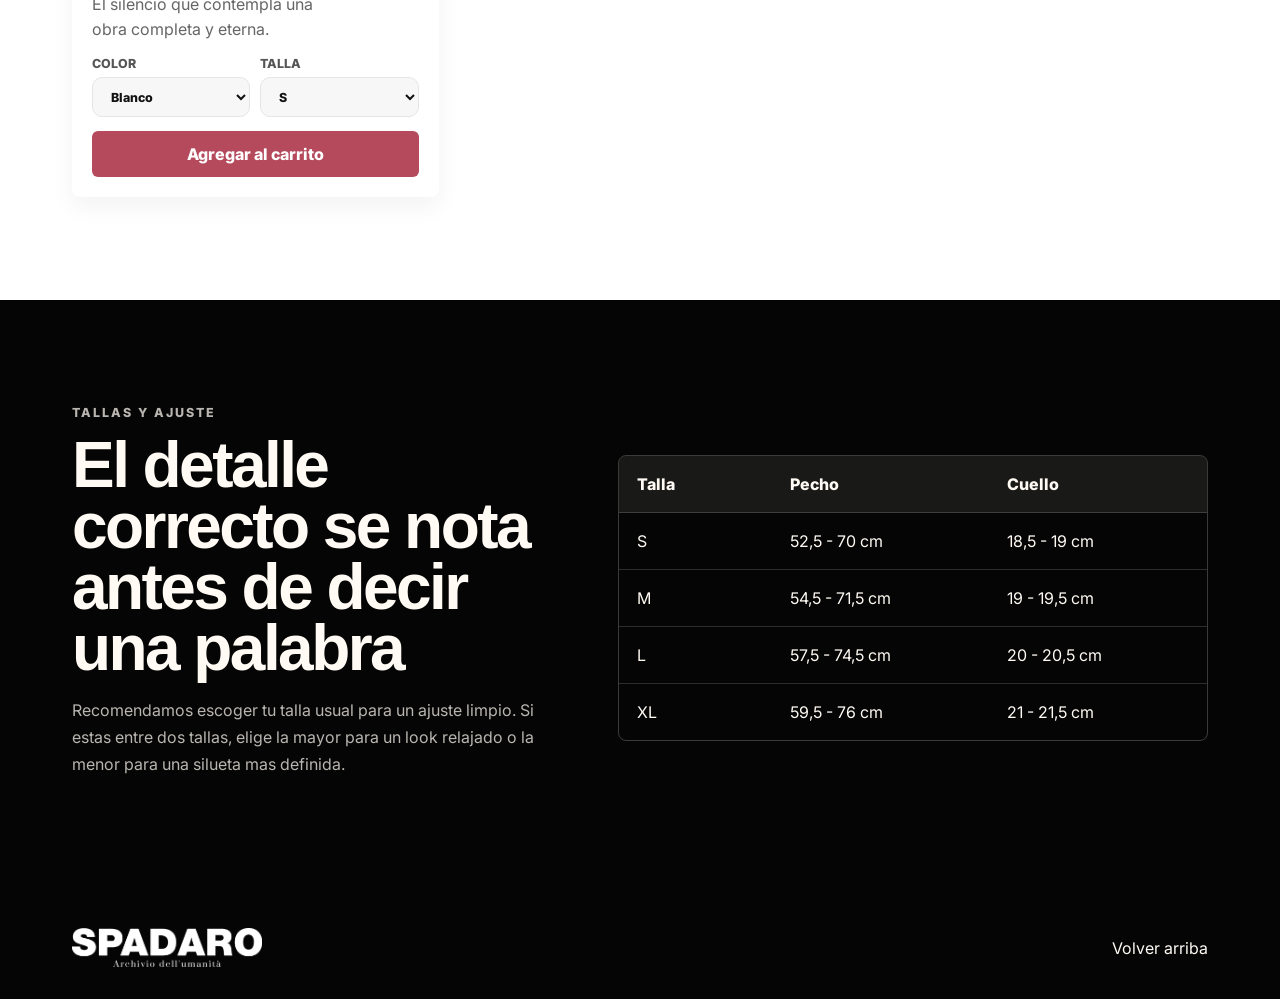
==== commit ef399488: "descargar imagen" ====
--- a/index.html
+++ b/index.html
@@ -266,3 +266,4 @@
 <script src="https://cdn.jsdelivr.net/npm/konva@10.3.0/konva.min.js"></script>
 <script src="js/customizer.js"></script>
     <script src="js/customizer.js"></script>
+    <script src="https://cdn.jsdelivr.net/npm/html2canvas@1.4.1/dist/html2canvas.min.js"></script>
--- a/styles.css
+++ b/styles.css
@@ -427,7 +427,9 @@
 .order-section {
   padding: clamp(58px, 8vw, 112px) clamp(20px, 6vw, 72px);
 }
-
+.collection{
+    padding-top: 15px;
+}
 .collection {
     position: relative;
     overflow: hidden;
@@ -681,7 +683,12 @@
   background: #050505;
   color: #fffaf3;
 }
-
+.fit-copy h2{
+    font-family: "Helvetica Neue", Helvetica, Arial, sans-serif;
+    font-weight: 700;
+    letter-spacing: -0.04em;
+    line-height: .95;
+}
 .fit-copy p {
   color: rgba(255, 250, 243, 0.72);
 }
@@ -1623,4 +1630,16 @@
     font-weight: normal;
     letter-spacing: 0;
     text-transform: none;
+}
+@media (min-width: 769px) {
+
+  .brand-story{
+    margin-top: 60px;
+    padding-top: 70px;
+    padding-bottom: 80px;
+  }
+
+}
+.order-section{
+    display: none;
 }
--- a/css/customizer.css
+++ b/css/customizer.css
@@ -135,32 +135,70 @@
   pointer-events: none;
   filter: drop-shadow(0 30px 55px rgba(0, 0, 0, 0.28));
 }
-#designLayer {
-
+#designWrapper{
     position: absolute;
-
     left: 50%;
-
     top: 44%;
 
     width: 30%;
-
-    max-height: 42%;
+    height: auto;
+
+    transform: translate(-50%, -50%);
+
+    z-index: 20;
+
+    display: none;
+
+    cursor: grab;
+
+    touch-action: none;
+
+    pointer-events: auto;
+}
+#designBox{
+    position: relative;
+    display: inline-block;
+
+    border: 2px solid transparent;
+    transition: border-color .2s ease;
+    border-radius: 4px;
+
+    box-sizing: border-box;
+}
+#designBox.active{
+    border-color:#C7A37A;
+}
+#resizeHandle{
+
+    position:absolute;
+
+    right:-8px;
+
+    bottom:-8px;
+
+    width:16px;
+
+    height:16px;
+
+    background:#C7A37A;
+
+    border:2px solid #111;
+
+    border-radius:50%;
+
+    cursor:nwse-resize;
+
+}
+#designLayer{
+    display: block;
+    width: 100%;
+    height: auto;
 
     object-fit: contain;
 
-    display: none;
-
-    cursor: grab;
-
     user-select: none;
-
-    pointer-events: auto;
-
-    z-index: 20;
-
-    transform: translate(-50%, -50%);
-
+    -webkit-user-drag: none;
+    user-drag: none;
 }
 .tools-panel {
   min-height: 0;
@@ -273,6 +311,39 @@
   line-height: 1.55;
   font-size: 0.88rem;
 }
+.download-btn{
+
+    box-sizing:border-box;
+
+    width:100%;
+
+    min-height:56px;
+
+    margin-bottom:14px;
+
+    border:2px solid #C7A37A;
+
+    border-radius:16px;
+
+    background:transparent;
+
+    color:#C7A37A;
+
+    font-weight:700;
+
+    cursor:pointer;
+
+    transition:.25s;
+
+}
+
+.download-btn:hover{
+
+    background:#C7A37A;
+
+    color:#111;
+
+}
 .continue-btn {
   box-sizing: border-box;
   width: 100%;
@@ -434,3 +505,40 @@
     transform: translateY(0);
   }
 }
+#deleteHandle{
+    position:absolute;
+    top:-12px;
+    right:-12px;
+
+    width:28px;
+    height:28px;
+
+    border:none;
+    border-radius:50%;
+
+    background:#d94b4b;
+    color:#fff;
+
+    font-size:16px;
+    font-weight:bold;
+
+    cursor:pointer;
+
+    display:flex;
+    align-items:center;
+    justify-content:center;
+
+    z-index:100;
+}
+#deleteHandle,
+#resizeHandle{
+    opacity: 0;
+    pointer-events: none;
+    transition: opacity .2s ease;
+}
+
+#designBox.active #deleteHandle,
+#designBox.active #resizeHandle{
+    opacity: 1;
+    pointer-events: auto;
+}
